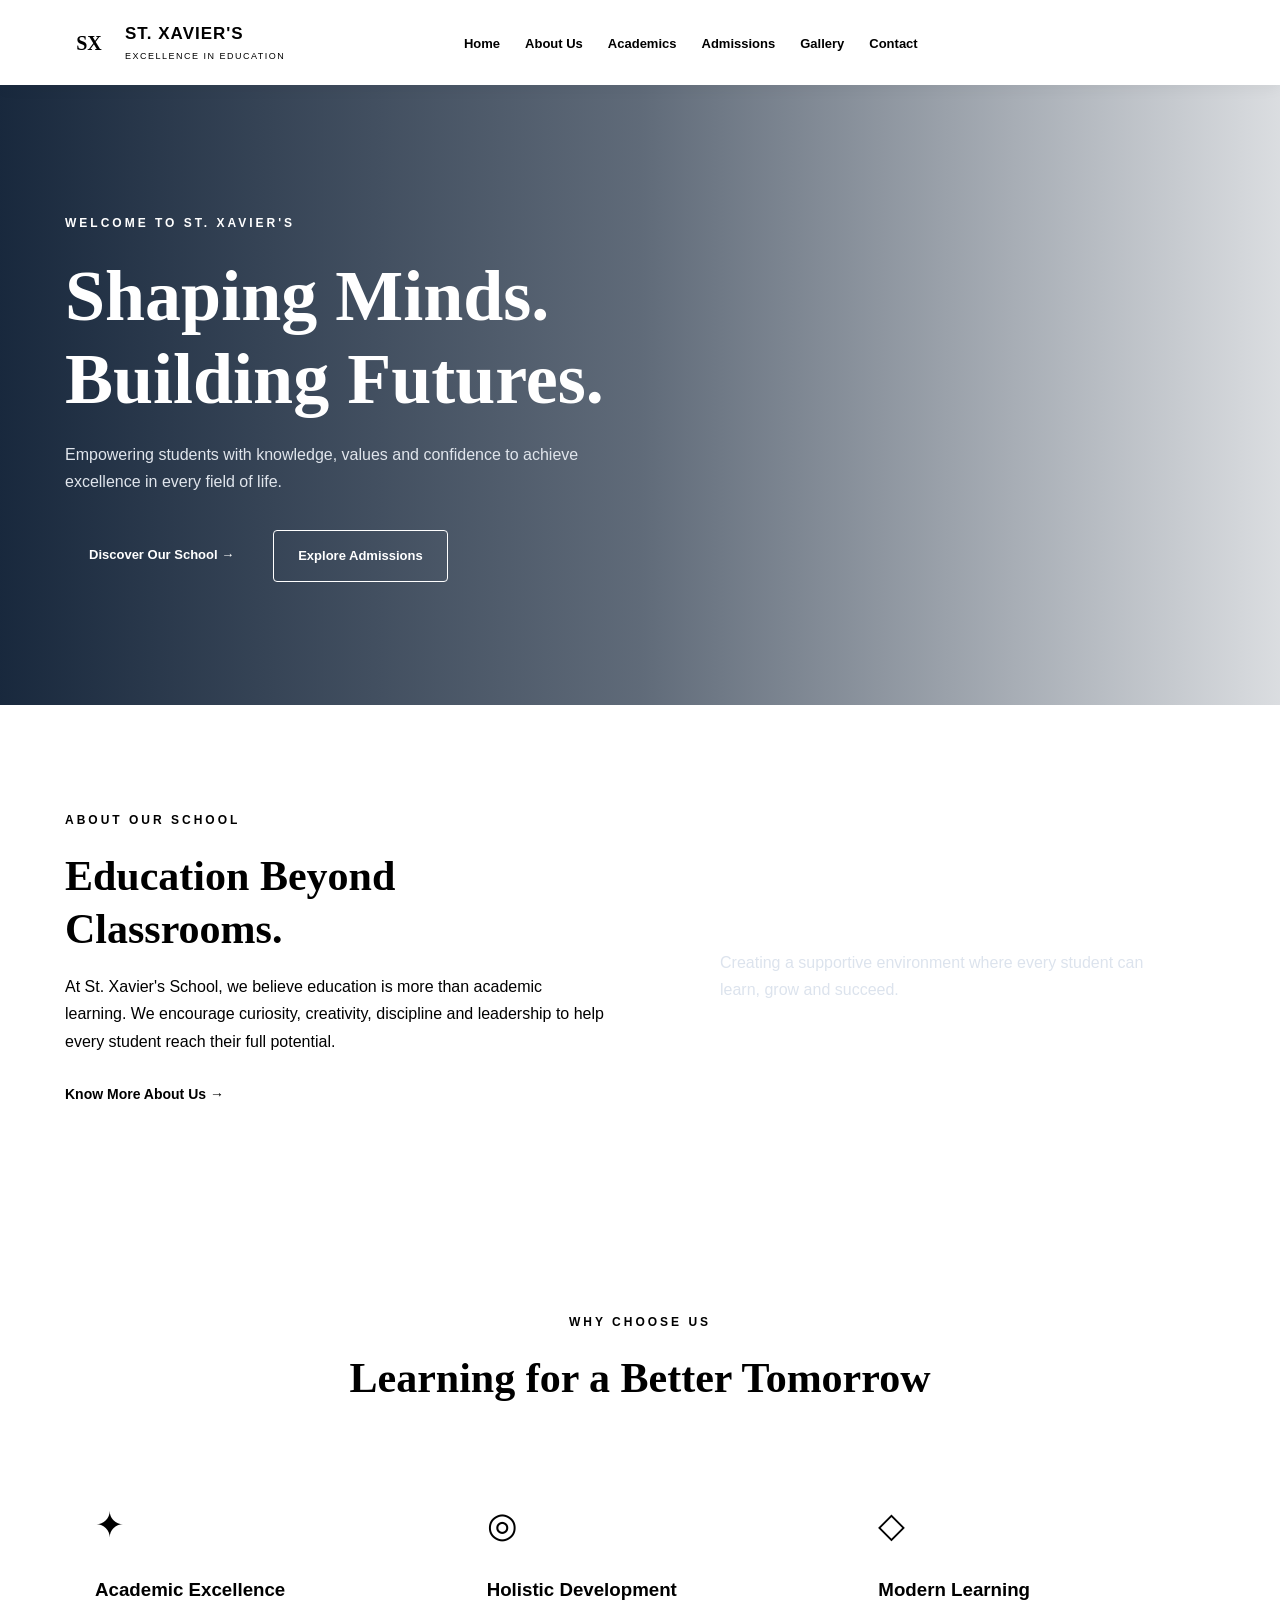
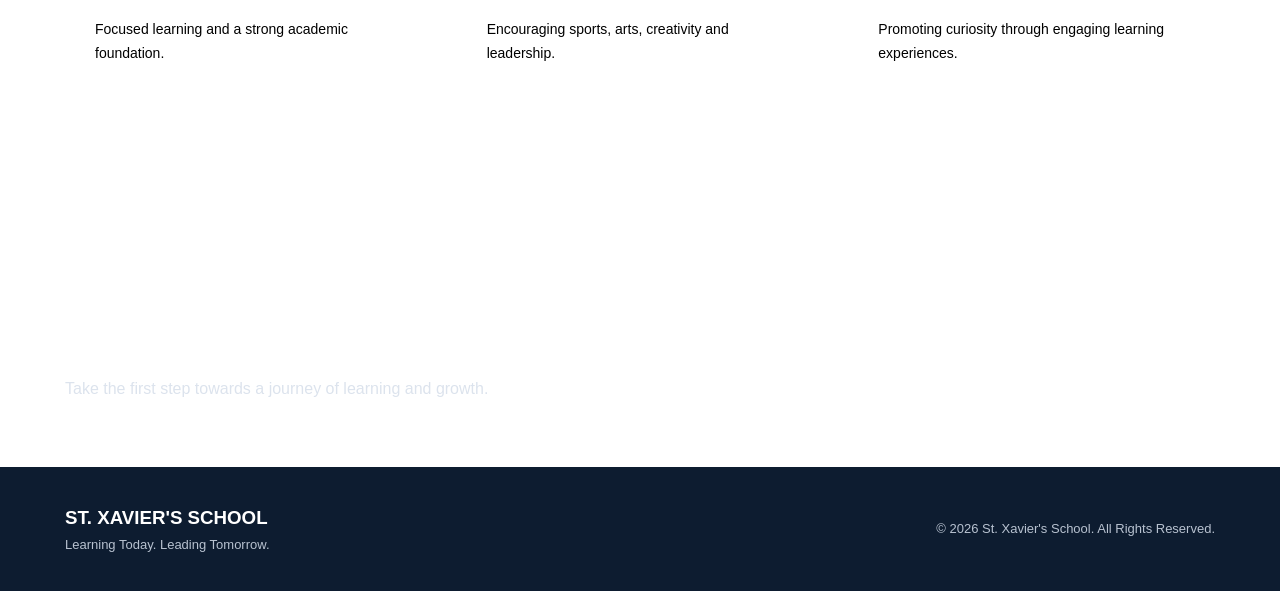
==== St. Xavier's International High School/index.html @ 202ef276 "Initial commit" ====
<!DOCTYPE html>
<html lang="en">
<head>
    <meta charset="UTF-8">
    <meta name="viewport" content="width=device-width, initial-scale=1.0">

    <title>St. Xavier's School | Excellence in Education</title>

    <meta name="description"
          content="Welcome to St. Xavier's School. Discover quality education, academic excellence and holistic development.">

    <link rel="stylesheet" href="css/style.css">
</head>

<body>

    <!-- Navigation -->
    <header class="header">
        <nav class="navbar container">

            <a href="index.html" class="logo">
                <span class="logo-icon">SX</span>
                <span>
                    <strong>ST. XAVIER'S</strong>
                    <small>EXCELLENCE IN EDUCATION</small>
                </span>
            </a>

            <button class="menu-toggle" id="menuToggle"
                    aria-label="Toggle navigation"
                    aria-expanded="false">
                ☰
            </button>

            <ul class="nav-links" id="navLinks">
                <li><a href="index.html">Home</a></li>
                <li><a href="about.html">About Us</a></li>
                <li><a href="academics.html">Academics</a></li>
                <li><a href="admissions.html">Admissions</a></li>
                <li><a href="gallery.html">Gallery</a></li>
                <li><a href="contact.html">Contact</a></li>
            </ul>

            <a href="admissions.html" class="nav-btn">
                Apply Now →
            </a>

        </nav>
    </header>

    <!-- Hero Section -->
    <main>

        <section class="hero">
            <div class="hero-overlay"></div>

            <div class="hero-content container">

                <span class="hero-tag">
                    WELCOME TO ST. XAVIER'S
                </span>

                <h1>
                    Shaping Minds.<br>
                    Building <span>Futures.</span>
                </h1>

                <p>
                    Empowering students with knowledge,
                    values and confidence to achieve
                    excellence in every field of life.
                </p>

                <div class="hero-buttons">
                    <a href="about.html" class="btn btn-gold">
                        Discover Our School →
                    </a>

                    <a href="admissions.html" class="btn btn-outline">
                        Explore Admissions
                    </a>
                </div>

            </div>

        </section>

        <!-- Introduction -->
        <section class="intro section-padding">
            <div class="container intro-grid">

                <div>
                    <span class="section-label">ABOUT OUR SCHOOL</span>

                    <h2>
                        Education Beyond<br>
                        <span>Classrooms.</span>
                    </h2>

                    <p>
                        At St. Xavier's School, we believe
                        education is more than academic
                        learning. We encourage curiosity,
                        creativity, discipline and leadership
                        to help every student reach their
                        full potential.
                    </p>

                    <a href="about.html" class="text-link">
                        Know More About Us →
                    </a>
                </div>

                <div class="intro-card">
                    <h3>Our Commitment</h3>
                    <p>
                        Creating a supportive environment
                        where every student can learn,
                        grow and succeed.
                    </p>
                </div>

            </div>
        </section>

        <!-- Highlights -->
        <section class="highlights section-padding">
            <div class="container">

                <div class="section-heading">
                    <span class="section-label">WHY CHOOSE US</span>
                    <h2>Learning for a <span>Better Tomorrow</span></h2>
                </div>

                <div class="feature-grid">

                    <article class="feature-card">
                        <div class="feature-icon">✦</div>
                        <h3>Academic Excellence</h3>
                        <p>
                            Focused learning and a strong
                            academic foundation.
                        </p>
                    </article>

                    <article class="feature-card">
                        <div class="feature-icon">◎</div>
                        <h3>Holistic Development</h3>
                        <p>
                            Encouraging sports, arts,
                            creativity and leadership.
                        </p>
                    </article>

                    <article class="feature-card">
                        <div class="feature-icon">◇</div>
                        <h3>Modern Learning</h3>
                        <p>
                            Promoting curiosity through
                            engaging learning experiences.
                        </p>
                    </article>

                </div>
            </div>
        </section>

        <!-- Admission Call to Action -->
        <section class="admission-cta">
            <div class="container cta-content">
                <div>
                    <span class="section-label">ADMISSIONS OPEN</span>
                    <h2>Give Your Child a Brighter Future.</h2>
                    <p>Take the first step towards a journey of learning and growth.</p>
                </div>

                <a href="admissions.html" class="btn btn-gold">
                    Enquire Now →
                </a>
            </div>
        </section>

    </main>

    <!-- Footer -->
    <footer class="footer">
        <div class="container footer-content">

            <div>
                <h3>ST. XAVIER'S SCHOOL</h3>
                <p>Learning Today. Leading Tomorrow.</p>
            </div>

            <p>© 2026 St. Xavier's School. All Rights Reserved.</p>

        </div>
    </footer>

    <script src="js/script.js"></script>

</body>
</html>
---- St. Xavier's International High School/css/style.css ----
<!--index-->

@import url('https://fonts.googleapis.com/css2?family=DM+Sans:wght@400;500;600;700&family=Playfair+Display:wght@500;600;700&display=swap');

:root {
    --primary: #142B49;
    --secondary: #C6A45B;
    --white: #FFFFFF;
    --light: #F5F6F8;
    --dark: #202938;
    --text: #626B78;
}

* {
    margin: 0;
    padding: 0;
    box-sizing: border-box;
}

html {
    scroll-behavior: smooth;
}

body {
    font-family: 'DM Sans', sans-serif;
    color: var(--dark);
    line-height: 1.7;
}

a {
    text-decoration: none;
    color: inherit;
}

.container {
    width: min(1150px, 90%);
    margin: auto;
}

.section-padding {
    padding: 100px 0;
}

/* =========================
   NAVIGATION BAR
========================= */

.header {
    background: var(--white);
    position: sticky;
    top: 0;
    z-index: 1000;
    box-shadow: 0 2px 15px rgba(0,0,0,0.06);
}

.navbar {
    min-height: 85px;
    display: flex;
    align-items: center;
    justify-content: space-between;
    gap: 25px;
}

.logo {
    display: flex;
    align-items: center;
    gap: 12px;
    color: var(--primary);
}

.logo-icon {
    background: var(--primary);
    color: var(--secondary);
    width: 48px;
    height: 48px;
    display: grid;
    place-items: center;
    border-radius: 50%;
    font-family: 'Playfair Display', serif;
    font-size: 20px;
    font-weight: bold;
}

.logo strong,
.logo small {
    display: block;
}

.logo strong {
    font-size: 17px;
    letter-spacing: 1px;
}

.logo small {
    font-size: 9px;
    letter-spacing: 1.5px;
    color: var(--text);
}

.nav-links {
    display: flex;
    align-items: center;
    gap: 25px;
    list-style: none;
}

.nav-links a {
    font-size: 13px;
    font-weight: 600;
    transition: 0.3s;
}

.nav-links a:hover {
    color: var(--secondary);
}

.nav-btn {
    background: var(--primary);
    color: white;
    padding: 12px 20px;
    font-size: 13px;
    border-radius: 4px;
    transition: 0.3s;
}

.nav-btn:hover {
    background: var(--secondary);
}

.menu-toggle {
    display: none;
    border: 0;
    background: none;
    font-size: 26px;
    cursor: pointer;
    color: var(--primary);
}

/* =========================
   HERO SECTION
========================= */

.hero {
    min-height: 620px;
    position: relative;
    display: flex;
    align-items: center;
    background:
        url('https://images.unsplash.com/photo-1562774053-701939374585?w=1800')
        center/cover no-repeat;
}

.hero-overlay {
    position: absolute;
    inset: 0;
    background: linear-gradient(
        90deg,
        rgba(10,27,49,0.94),
        rgba(10,27,49,0.65),
        rgba(10,27,49,0.15)
    );
}

.hero-content {
    position: relative;
    z-index: 1;
    color: white;
    padding-top: 90px;
    padding-bottom: 90px;
}

.hero-tag,
.section-label {
    color: var(--secondary);
    font-size: 12px;
    font-weight: 700;
    letter-spacing: 3px;
}

.hero h1 {
    font-family: 'Playfair Display', serif;
    font-size: clamp(42px, 6vw, 72px);
    line-height: 1.15;
    margin: 20px 0;
}

.hero h1 span,
.intro h2 span,
.section-heading h2 span {
    color: var(--secondary);
}

.hero p {
    max-width: 520px;
    color: #E0E5EC;
    font-size: 16px;
}

.hero-buttons {
    display: flex;
    gap: 15px;
    flex-wrap: wrap;
    margin-top: 35px;
}

.btn {
    display: inline-block;
    padding: 14px 24px;
    font-size: 13px;
    font-weight: 700;
    border-radius: 4px;
    transition: 0.3s;
}

.btn-gold {
    background: var(--secondary);
    color: var(--primary);
}

.btn-gold:hover {
    background: white;
    transform: translateY(-3px);
}

.btn-outline {
    border: 1px solid white;
    color: white;
}

.btn-outline:hover {
    background: white;
    color: var(--primary);
}

/* =========================
   INTRODUCTION
========================= */

.intro-grid {
    display: grid;
    grid-template-columns: 1fr 1fr;
    align-items: center;
    gap: 70px;
}

.intro h2,
.section-heading h2 {
    font-family: 'Playfair Display', serif;
    font-size: 42px;
    line-height: 1.25;
    margin: 18px 0;
}

.intro p {
    color: var(--text);
    margin-bottom: 25px;
}

.text-link {
    color: var(--primary);
    font-weight: 700;
    font-size: 14px;
}

.intro-card {
    background: var(--primary);
    color: white;
    padding: 65px 45px;
    border-bottom: 5px solid var(--secondary);
    min-height: 250px;
    display: flex;
    flex-direction: column;
    justify-content: center;
}

.intro-card h3 {
    font-family: 'Playfair Display', serif;
    font-size: 30px;
    margin-bottom: 15px;
}

.intro-card p {
    color: #DCE3ED;
}

/* =========================
   FEATURES
========================= */

.highlights {
    background: var(--light);
}

.section-heading {
    text-align: center;
    margin-bottom: 50px;
}

.feature-grid {
    display: grid;
    grid-template-columns: repeat(3, 1fr);
    gap: 25px;
}

.feature-card {
    background: white;
    padding: 40px 30px;
    border-radius: 6px;
    transition: 0.3s;
    border-bottom: 3px solid transparent;
}

.feature-card:hover {
    transform: translateY(-8px);
    border-color: var(--secondary);
    box-shadow: 0 15px 35px rgba(0,0,0,0.08);
}

.feature-icon {
    font-size: 35px;
    color: var(--secondary);
    margin-bottom: 20px;
}

.feature-card h3 {
    color: var(--primary);
    margin-bottom: 12px;
}

.feature-card p {
    color: var(--text);
    font-size: 14px;
}

/* =========================
   ADMISSION CTA
========================= */

.admission-cta {
    background: var(--primary);
    padding: 65px 0;
    color: white;
}

.cta-content {
    display: flex;
    align-items: center;
    justify-content: space-between;
    gap: 30px;
}

.cta-content h2 {
    font-family: 'Playfair Display', serif;
    font-size: 32px;
    margin: 10px 0;
}

.cta-content p {
    color: #DCE3ED;
}

/* =========================
   FOOTER
========================= */

.footer {
    background: #0D1C30;
    color: white;
    padding: 35px 0;
}

.footer-content {
    display: flex;
    justify-content: space-between;
    align-items: center;
    gap: 20px;
}

.footer p {
    color: #B8C2D0;
    font-size: 13px;
}

/* =========================
   RESPONSIVE DESIGN
========================= */

@media (max-width: 900px) {

    .nav-links {
        gap: 12px;
    }

    .nav-links a {
        font-size: 12px;
    }

    .nav-btn {
        display: none;
    }
}

@media (max-width: 768px) {

    .navbar {
        flex-wrap: wrap;
    }

    .menu-toggle {
        display: block;
    }

    .nav-links {
        display: none;
        flex-direction: column;
        align-items: flex-start;
        width: 100%;
        padding: 15px 0 25px;
    }

    .nav-links.active {
        display: flex;
    }

    .intro-grid {
        grid-template-columns: 1fr;
        gap: 35px;
    }

    .feature-grid {
        grid-template-columns: 1fr;
    }

    .cta-content {
        flex-direction: column;
        align-items: flex-start;
    }

    .hero {
        min-height: 560px;
    }

    .footer-content {
        flex-direction: column;
        align-items: flex-start;
    }

    .section-padding {
        padding: 70px 0;
    }

    .intro h2,
    .section-heading h2 {
        font-size: 34px;
    }
}

@media (max-width: 480px) {

    .hero h1 {
        font-size: 43px;
    }

    .hero-buttons {
        flex-direction: column;
        align-items: flex-start;
    }

    .intro-card {
        padding: 40px 25px;
    }
}

<!--about>

/* ==================================
   ABOUT PAGE - INNER HERO
================================== */

.inner-hero {
    min-height: 360px;
    display: flex;
    align-items: center;
    position: relative;
    background:
      linear-gradient(rgba(12, 31, 54, 0.88),
                      rgba(12, 31, 54, 0.80)),
      url('https://images.unsplash.com/photo-1562774053-701939374585?w=1800')
      center/cover no-repeat;
}

.inner-hero-content {
    position: relative;
    color: white;
    padding-top: 70px;
    padding-bottom: 70px;
}

.inner-hero h1 {
    font-family: 'Playfair Display', serif;
    font-size: clamp(42px, 6vw, 60px);
    margin: 15px 0;
}

.inner-hero h1 span {
    color: var(--secondary);
}

.inner-hero p {
    color: #E0E5EC;
    max-width: 570px;
}

.breadcrumb {
    display: flex;
    gap: 12px;
    margin-top: 25px;
    font-size: 13px;
    color: #E0E5EC;
}

.breadcrumb a {
    color: var(--secondary);
}

/* ACTIVE NAVIGATION */

.nav-links .current-page {
    color: var(--secondary);
}

/* ==================================
   ABOUT STORY
================================== */

.about-story {
    display: grid;
    grid-template-columns: 1fr 1fr;
    gap: 65px;
    align-items: center;
}

.about-image {
    position: relative;
}

.about-image img {
    width: 100%;
    height: 460px;
    object-fit: cover;
    border-radius: 5px;
}

.image-caption {
    position: absolute;
    bottom: 20px;
    left: 20px;
    right: 20px;
    background: white;
    padding: 18px 22px;
    display: flex;
    flex-direction: column;
}

.image-caption strong {
    color: var(--primary);
}

.image-caption span {
    font-size: 12px;
    color: var(--text);
}

.about-text h2,
.principal-message h2 {
    font-family: 'Playfair Display', serif;
    font-size: 40px;
    line-height: 1.25;
    margin: 18px 0;
}

.about-text h2 span,
.principal-message h2 span {
    color: var(--secondary);
}

.about-text p,
.principal-message p {
    color: var(--text);
    margin-bottom: 17px;
    font-size: 14px;
}

/* ==================================
   VISION AND MISSION
================================== */

.vision-section {
    background: var(--light);
}

.section-heading > p {
    color: var(--text);
    font-size: 14px;
}

.vision-grid {
    display: grid;
    grid-template-columns: repeat(3, 1fr);
    gap: 25px;
}

.vision-card {
    background: white;
    padding: 40px 30px;
    border-radius: 5px;
    border-bottom: 3px solid var(--secondary);
    transition: 0.3s;
}

.vision-card:hover {
    transform: translateY(-7px);
    box-shadow: 0 15px 35px rgba(0,0,0,0.07);
}

.vision-icon {
    color: var(--secondary);
    font-size: 36px;
    margin-bottom: 15px;
}

.vision-card h3 {
    color: var(--primary);
    font-family: 'Playfair Display', serif;
    font-size: 23px;
    margin-bottom: 12px;
}

.vision-card p {
    color: var(--text);
    font-size: 14px;
}

/* ==================================
   PRINCIPAL MESSAGE
================================== */

.principal-grid {
    display: grid;
    grid-template-columns: 0.8fr 1.2fr;
    gap: 65px;
    align-items: center;
}

.principal-image img {
    width: 100%;
    height: 480px;
    object-fit: cover;
    border-radius: 5px;
}

.principal-signature {
    display: flex;
    flex-direction: column;
    border-left: 3px solid var(--secondary);
    padding-left: 15px;
    margin-top: 25px;
}

.principal-signature strong {
    color: var(--primary);
}

.principal-signature span {
    color: var(--text);
    font-size: 13px;
}

/* ==================================
   CORE VALUES
================================== */

.values-section {
    background: var(--light);
}

.values-grid {
    display: grid;
    grid-template-columns: repeat(4, 1fr);
    gap: 20px;
}

.value-item {
    background: white;
    padding: 30px 22px;
    border-radius: 5px;
}

.value-item > span {
    color: var(--secondary);
    font-family: 'Playfair Display', serif;
    font-size: 28px;
}

.value-item h3 {
    color: var(--primary);
    margin: 12px 0;
}

.value-item p {
    color: var(--text);
    font-size: 13px;
}

/* ==================================
   ABOUT PAGE RESPONSIVENESS
================================== */

@media (max-width: 768px) {

    .about-story,
    .principal-grid {
        grid-template-columns: 1fr;
        gap: 35px;
    }

    .vision-grid {
        grid-template-columns: 1fr;
    }

    .values-grid {
        grid-template-columns: repeat(2, 1fr);
    }

    .about-image img {
        height: 340px;
    }

    .principal-image img {
        height: 380px;
    }

    .about-text h2,
    .principal-message h2 {
        font-size: 33px;
    }
}

@media (max-width: 480px) {

    .values-grid {
        grid-template-columns: 1fr;
    }

    .inner-hero {
        min-height: 310px;
    }
}

/* =========================================
   COMMON INNER PAGE HERO
========================================= */

.inner-hero {
    min-height: 360px;
    background-size: cover;
    background-position: center;
    display: flex;
    align-items: center;
    justify-content: center;
    text-align: center;
    position: relative;
    padding: 70px 20px;
}

.inner-hero::before {
    content: "";
    position: absolute;
    inset: 0;
    background: rgba(12, 30, 53, 0.72);
}

.inner-hero-content {
    position: relative;
    z-index: 1;
    color: white;
    max-width: 750px;
}

.inner-hero h1 {
    font-family: "Playfair Display", serif;
    font-size: clamp(38px, 6vw, 60px);
    margin: 15px 0;
}

.inner-hero p {
    font-size: 17px;
    line-height: 1.7;
}

.academics-hero {
    background-image: url("https://images.unsplash.com/photo-1509062522246-3755977927d7?w=1600");
}

.admissions-hero {
    background-image: url("https://images.unsplash.com/photo-1503676260728-1c00da094a0b?w=1600");
}

.contact-hero {
    background-image: url("https://images.unsplash.com/photo-1562774053-701939374585?w=1600");
}

.facilities-hero {
    background-image: url("https://images.unsplash.com/photo-1580582932707-520aed937b7b?w=1600");
}

.gallery-hero {
    background-image: url("https://images.unsplash.com/photo-1523050854058-8df90110c9f1?w=1600");
}

.nav-links a.active {
    color: var(--secondary);
}

/* =========================================
   ACADEMICS PAGE
========================================= */

.academic-grid {
    display: grid;
    grid-template-columns: repeat(3, 1fr);
    gap: 28px;
    margin-top: 45px;
}

.academic-card {
    background: white;
    border-radius: 10px;
    overflow: hidden;
    box-shadow: 0 8px 28px rgba(0, 0, 0, 0.07);
    transition: transform 0.3s ease;
}

.academic-card:hover {
    transform: translateY(-8px);
}

.academic-card img {
    width: 100%;
    height: 220px;
    object-fit: cover;
}

.academic-card-content {
    padding: 25px;
}

.academic-number {
    color: var(--secondary);
    font-size: 14px;
    font-weight: 700;
}

.academic-card h3 {
    color: var(--primary);
    margin: 12px 0;
    font-family: "Playfair Display", serif;
    font-size: 23px;
}

.academic-card p {
    color: var(--text);
    line-height: 1.7;
}

.academic-classes {
    display: inline-block;
    margin-top: 18px;
    color: var(--primary);
    font-weight: 700;
    font-size: 13px;
}

.academic-approach {
    background: var(--light);
    display: grid;
    grid-template-columns: 1fr 1fr;
    align-items: center;
    gap: 55px;
}

.academic-approach-image img {
    width: 100%;
    height: 420px;
    object-fit: cover;
    border-radius: 10px;
}

.academic-approach-content h2,
.documents-content h2,
.facility-highlight h2 {
    font-family: "Playfair Display", serif;
    color: var(--primary);
    font-size: 36px;
    margin: 15px 0;
}

.academic-approach-content p,
.documents-content p,
.facility-highlight p {
    color: var(--text);
    line-height: 1.8;
}

.check-list {
    list-style: none;
    padding: 0;
    margin-top: 25px;
}

.check-list li {
    margin: 15px 0;
    color: var(--dark);
}

.check-list li::before {
    content: "✓";
    color: var(--secondary);
    font-weight: bold;
    margin-right: 12px;
}

/* =========================================
   ADMISSIONS PAGE
========================================= */

.admission-steps {
    display: grid;
    grid-template-columns: repeat(4, 1fr);
    gap: 22px;
    margin-top: 45px;
}

.step-card {
    padding: 30px 24px;
    background: white;
    border: 1px solid #e8e8e8;
    border-radius: 10px;
    transition: 0.3s;
}

.step-card:hover {
    border-color: var(--secondary);
    box-shadow: 0 10px 25px rgba(0, 0, 0, 0.06);
}

.step-number {
    color: var(--secondary);
    font-size: 30px;
    font-weight: 700;
}

.step-card h3,
.info-card h3 {
    color: var(--primary);
    margin: 18px 0 10px;
    font-family: "Playfair Display", serif;
}

.step-card p,
.info-card p {
    color: var(--text);
    line-height: 1.7;
}

.documents-section {
    background: var(--light);
    display: grid;
    grid-template-columns: 1fr 1fr;
    gap: 55px;
    align-items: center;
}

.documents-image img {
    width: 100%;
    height: 400px;
    object-fit: cover;
    border-radius: 10px;
}

.small-note {
    font-size: 13px;
    font-style: italic;
    margin-top: 15px;
}

.info-grid {
    display: grid;
    grid-template-columns: repeat(3, 1fr);
    gap: 25px;
    margin-top: 35px;
}

.info-card {
    background: white;
    padding: 28px;
    border-radius: 10px;
    border-bottom: 3px solid var(--secondary);
    box-shadow: 0 6px 20px rgba(0, 0, 0, 0.05);
}

/* =========================================
   CONTACT PAGE
========================================= */

.contact-layout {
    display: grid;
    grid-template-columns: 0.85fr 1.4fr;
    gap: 45px;
    align-items: start;
    margin-top: 40px;
}

.contact-details {
    display: grid;
    gap: 20px;
}

.contact-detail-card {
    display: flex;
    gap: 18px;
    align-items: center;
    padding: 23px;
    background: var(--light);
    border-radius: 9px;
}

.contact-icon {
    min-width: 48px;
    height: 48px;
    display: flex;
    align-items: center;
    justify-content: center;
    background: var(--primary);
    color: white;
    border-radius: 50%;
    font-size: 23px;
}

.contact-detail-card h3 {
    color: var(--primary);
    margin-bottom: 7px;
}

.contact-detail-card p {
    color: var(--text);
    line-height: 1.6;
    font-size: 14px;
}

.contact-form-box {
    padding: 35px;
    background: white;
    border-radius: 10px;
    box-shadow: 0 8px 30px rgba(0, 0, 0, 0.07);
}

.contact-form-box h2 {
    font-family: "Playfair Display", serif;
    color: var(--primary);
    font-size: 29px;
}

.contact-form-box > p {
    color: var(--text);
    margin: 12px 0 25px;
}

.form-row {
    display: grid;
    grid-template-columns: 1fr 1fr;
    gap: 18px;
}

.form-group {
    margin-bottom: 20px;
}

.form-group label {
    display: block;
    color: var(--dark);
    font-weight: 600;
    font-size: 14px;
    margin-bottom: 9px;
}

.form-group input,
.form-group select,
.form-group textarea {
    width: 100%;
    padding: 13px;
    border: 1px solid #dfe2e7;
    border-radius: 5px;
    font-family: inherit;
    font-size: 14px;
    outline: none;
    background: white;
}

.form-group input:focus,
.form-group select:focus,
.form-group textarea:focus {
    border-color: var(--secondary);
}

.form-group textarea {
    resize: vertical;
}

.form-submit {
    border: none;
    cursor: pointer;
}

.form-message {
    margin-top: 15px;
    font-size: 14px;
    color: var(--primary);
}

/* =========================================
   FACILITIES PAGE
========================================= */

.facility-grid {
    display: grid;
    grid-template-columns: repeat(3, 1fr);
    gap: 28px;
    margin-top: 45px;
}

.facility-card {
    background: white;
    overflow: hidden;
    border-radius: 10px;
    box-shadow: 0 8px 25px rgba(0, 0, 0, 0.07);
    transition: 0.3s;
}

.facility-card:hover {
    transform: translateY(-7px);
}

.facility-card img {
    width: 100%;
    height: 225px;
    object-fit: cover;
}

.facility-content {
    padding: 25px;
}

.facility-content span {
    color: var(--secondary);
    font-weight: 700;
}

.facility-content h3 {
    color: var(--primary);
    font-family: "Playfair Display", serif;
    font-size: 22px;
    margin: 12px 0;
}

.facility-content p {
    color: var(--text);
    line-height: 1.7;
}

.facility-highlight {
    background: var(--light);
    display: grid;
    grid-template-columns: 1fr 1fr;
    gap: 50px;
    align-items: center;
}

.facility-highlight img {
    width: 100%;
    height: 380px;
    object-fit: cover;
    border-radius: 10px;
}

.facility-highlight .btn {
    display: inline-block;
    margin-top: 20px;
}

/* =========================================
   GALLERY PAGE
========================================= */

.gallery-grid {
    display: grid;
    grid-template-columns: repeat(3, 1fr);
    gap: 25px;
    margin-top: 45px;
}

.gallery-item {
    position: relative;
    overflow: hidden;
    border-radius: 9px;
    background: var(--primary);
}

.gallery-item img {
    width: 100%;
    height: 270px;
    object-fit: cover;
    display: block;
    transition: transform 0.5s ease;
}

.gallery-item:hover img {
    transform: scale(1.08);
}

.gallery-item figcaption {
    padding: 15px;
    color: white;
    font-weight: 600;
    background: var(--primary);
}

/* =========================================
   RESPONSIVE DESIGN
========================================= */

@media (max-width: 900px) {
    .academic-grid,
    .facility-grid,
    .gallery-grid {
        grid-template-columns: repeat(2, 1fr);
    }

    .admission-steps {
        grid-template-columns: repeat(2, 1fr);
    }

    .info-grid {
        grid-template-columns: 1fr 1fr;
    }

    .contact-layout {
        grid-template-columns: 1fr;
    }

    .academic-approach,
    .documents-section,
    .facility-highlight {
        grid-template-columns: 1fr;
    }
}

@media (max-width: 600px) {
    .inner-hero {
        min-height: 280px;
    }

    .academic-grid,
    .facility-grid,
    .gallery-grid,
    .admission-steps,
    .info-grid {
        grid-template-columns: 1fr;
    }

    .form-row {
        grid-template-columns: 1fr;
        gap: 0;
    }

    .contact-form-box {
        padding: 22px;
    }

    .academic-approach-image img,
    .documents-image img,
    .facility-highlight img {
        height: 280px;
    }
}
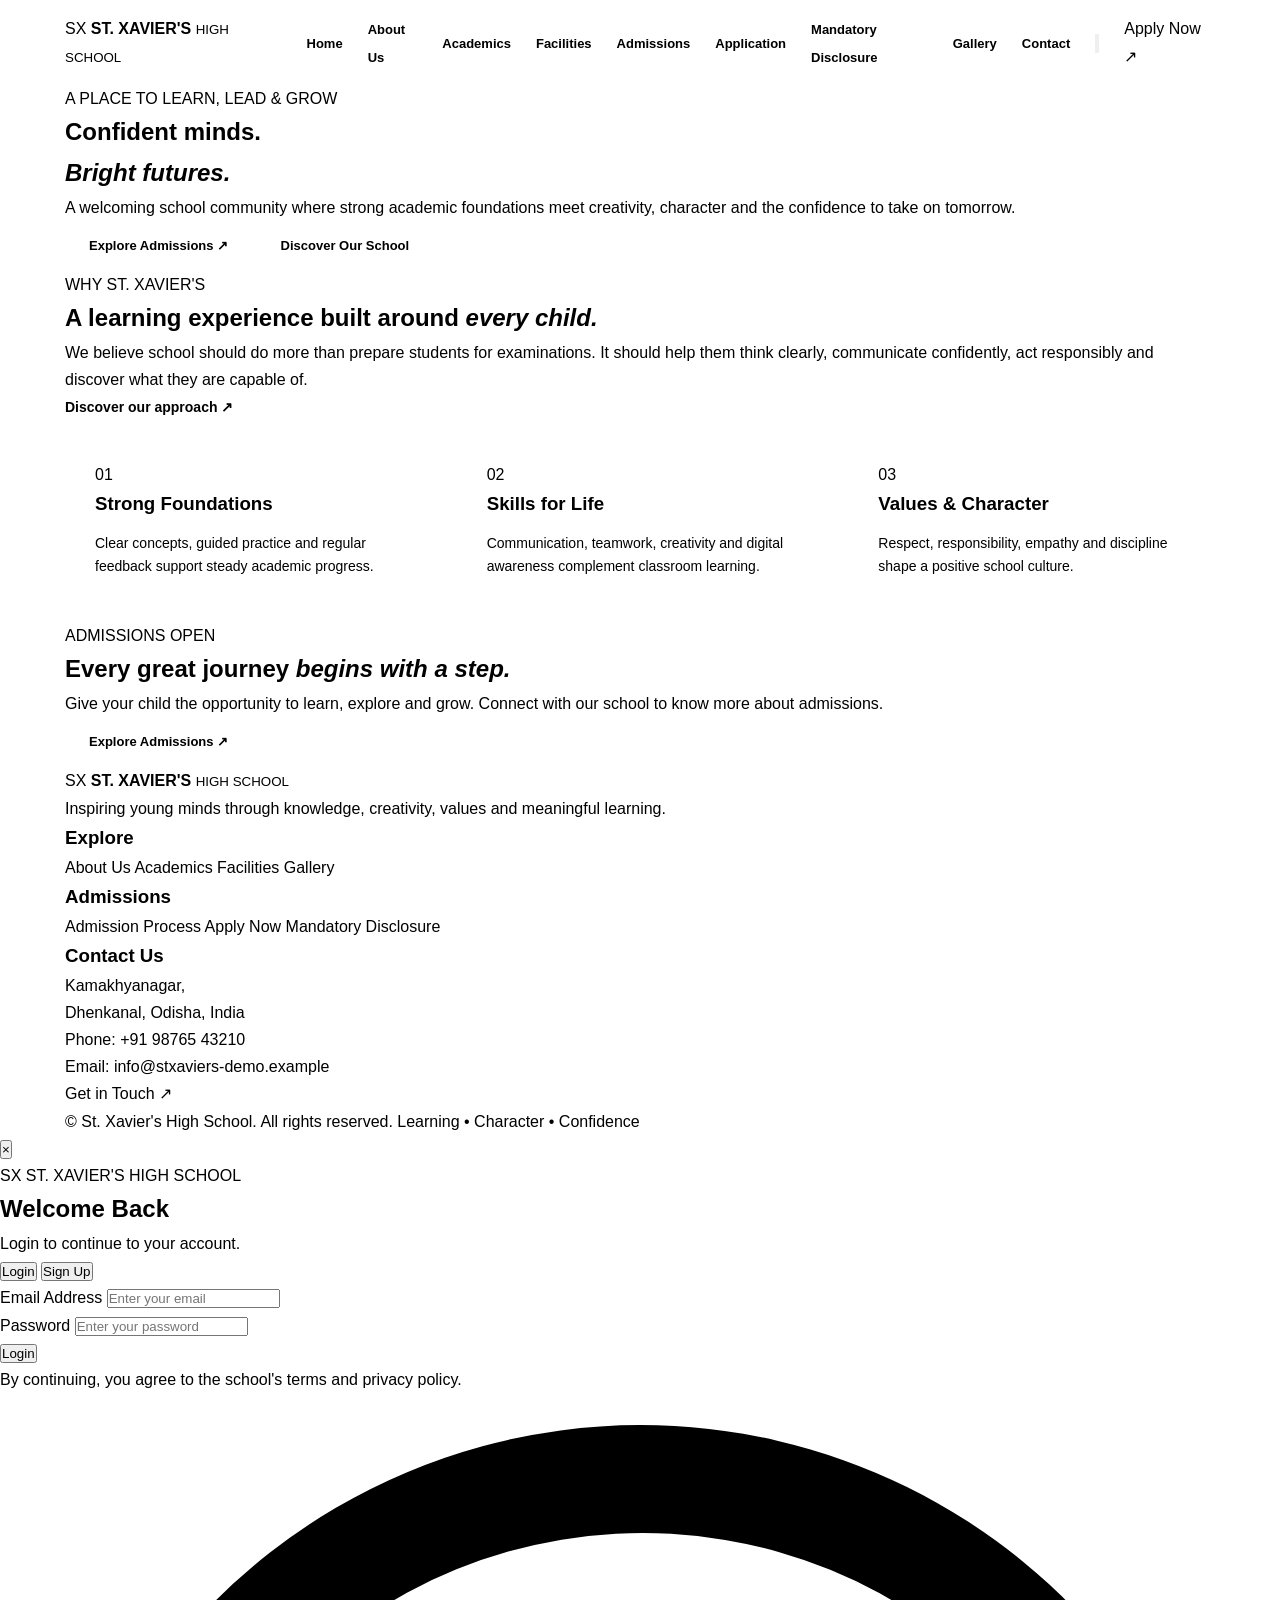
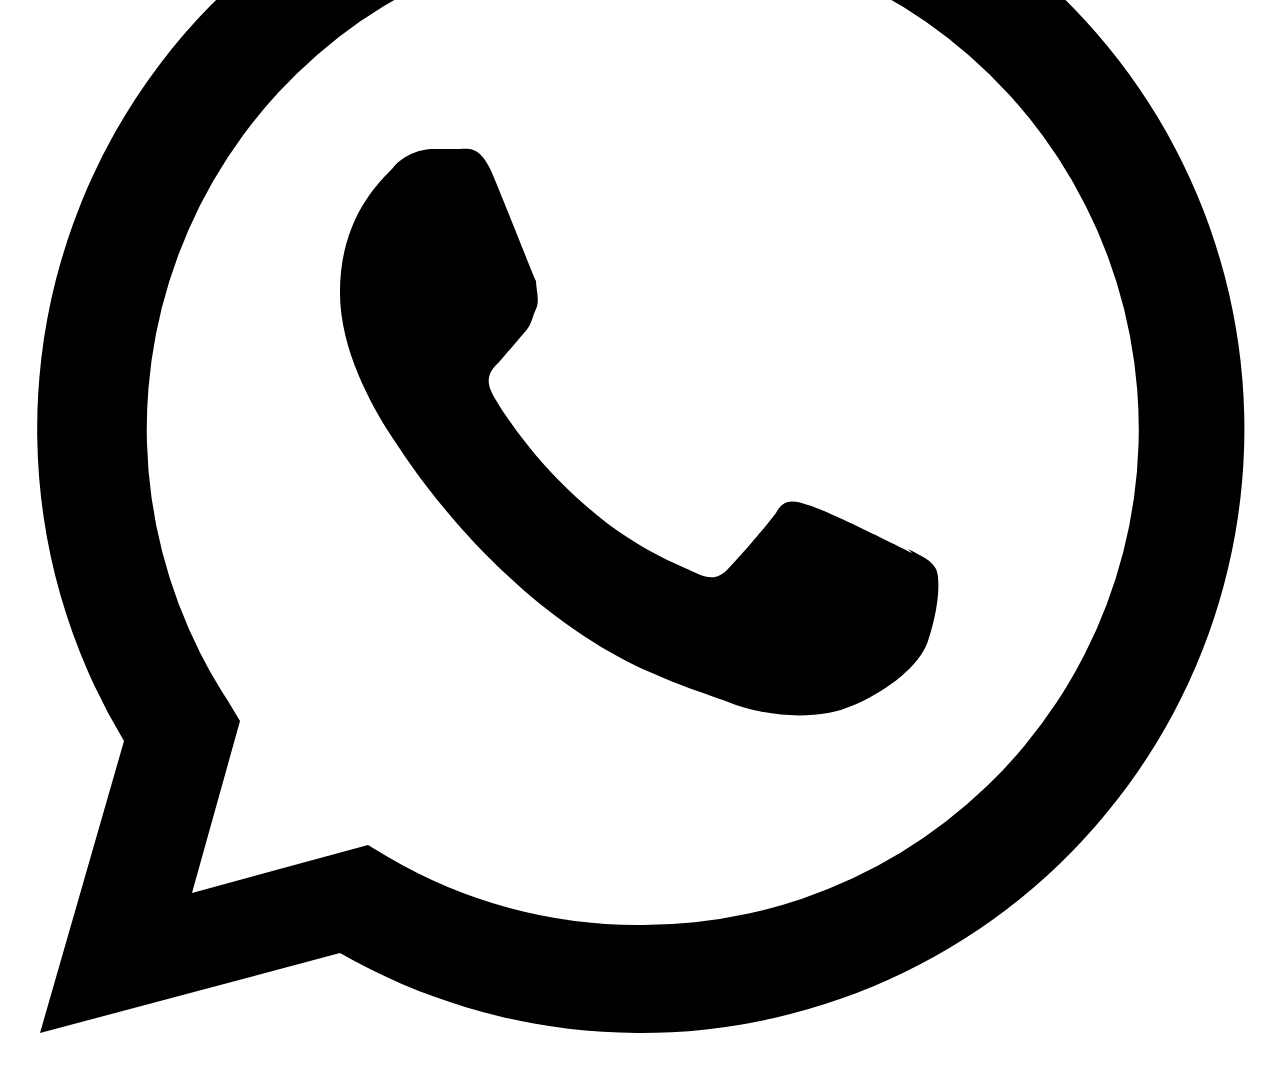
==== commit f383c77c: "Fixed website code" ====
--- a/St. Xavier's International High School/index.html
+++ b/St. Xavier's International High School/index.html
@@ -5,199 +5,449 @@
     <meta charset="UTF-8">
     <meta name="viewport" content="width=device-width, initial-scale=1.0">
 
-    <title>St. Xavier's School | Excellence in Education</title>
-
-    <meta name="description"
-          content="Welcome to St. Xavier's School. Discover quality education, academic excellence and holistic development.">
+    <title>St. Xavier's High School | Home</title>
 
     <link rel="stylesheet" href="css/style.css">
+    <script src="js/script.js" defer></script>
 </head>
 
 <body>
 
-    <!-- Navigation -->
-    <header class="header">
-        <nav class="navbar container">
-
-            <a href="index.html" class="logo">
-                <span class="logo-icon">SX</span>
-                <span>
+<!-- ================= HEADER ================= -->
+
+<header class="site-header">
+
+    <nav class="navbar container">
+
+        <a class="brand" href="index.html">
+            <span class="brand-emblem">SX</span>
+
+            <span class="brand-text">
+                <strong>ST. XAVIER'S</strong>
+                <small>HIGH SCHOOL</small>
+            </span>
+        </a>
+
+        <button
+            class="menu-toggle"
+            id="menuToggle"
+            aria-label="Open navigation"
+            aria-expanded="false"
+            aria-controls="navLinks">
+            ☰
+        </button>
+
+        <ul class="nav-links" id="navLinks">
+
+            <li>
+                <a href="index.html"
+                   class="current-page"
+                   aria-current="page">Home</a>
+            </li>
+
+            <li><a href="about.html">About Us</a></li>
+
+            <li><a href="academics.html">Academics</a></li>
+
+            <li><a href="facilities.html">Facilities</a></li>
+
+            <li><a href="admissions.html">Admissions</a></li>
+
+            <li><a href="application.html">Application</a></li>
+
+            <li><a href="mandatory-disclosure.html">Mandatory Disclosure</a></li>
+
+            <li><a href="gallery.html">Gallery</a></li>
+
+            <li><a href="contact.html">Contact</a></li>
+            <li class="login-icon-item">
+                <button type="button"
+                        class="login-icon-btn"
+                        id="openAuth"
+                        aria-label="Login or Sign Up"
+                        title="Login / Sign Up">
+                    <svg viewBox="0 0 24 24" aria-hidden="true">
+                        <path d="M20 21a8 8 0 0 0-16 0"></path>
+                        <circle cx="12" cy="8" r="4"></circle>
+                    </svg>
+                </button>
+            </li>
+
+        </ul>
+
+        <a class="nav-apply" href="application.html">
+            Apply Now ↗
+        </a>
+
+    </nav>
+
+</header>
+
+
+<!-- ================= MAIN CONTENT ================= -->
+
+<main>
+
+    <!-- HERO SECTION -->
+
+    <section class="home-hero">
+
+        <div class="container home-hero-content">
+
+            <span class="eyebrow">
+                A PLACE TO LEARN, LEAD & GROW
+            </span>
+
+            <h1>
+                Confident minds.<br>
+                <em>Bright futures.</em>
+            </h1>
+
+            <p>
+                A welcoming school community where strong academic
+                foundations meet creativity, character and the
+                confidence to take on tomorrow.
+            </p>
+
+            <div class="hero-actions">
+
+                <a href="admissions.html" class="btn btn-gold">
+                    Explore Admissions ↗
+                </a>
+
+                <a href="about.html" class="btn btn-outline-light">
+                    Discover Our School
+                </a>
+
+            </div>
+
+        </div>
+
+    </section>
+
+
+    <!-- WHY ST. XAVIER'S SECTION -->
+
+    <section class="section section-ivory">
+
+        <div class="container split-intro">
+
+            <div>
+
+                <span class="eyebrow">
+                    WHY ST. XAVIER'S
+                </span>
+
+                <h2>
+                    A learning experience built around
+                    <em>every child.</em>
+                </h2>
+
+            </div>
+
+            <div>
+
+                <p class="lead">
+                    We believe school should do more than prepare
+                    students for examinations. It should help them
+                    think clearly, communicate confidently, act
+                    responsibly and discover what they are capable of.
+                </p>
+
+                <a href="about.html" class="text-link">
+                    Discover our approach ↗
+                </a>
+
+            </div>
+
+        </div>
+
+
+        <!-- THREE FEATURE CARDS -->
+
+        <div class="container feature-grid">
+
+            <article class="feature-card">
+
+                <span>01</span>
+
+                <h3>Strong Foundations</h3>
+
+                <p>
+                    Clear concepts, guided practice and regular
+                    feedback support steady academic progress.
+                </p>
+
+            </article>
+
+
+            <article class="feature-card">
+
+                <span>02</span>
+
+                <h3>Skills for Life</h3>
+
+                <p>
+                    Communication, teamwork, creativity and
+                    digital awareness complement classroom learning.
+                </p>
+
+            </article>
+
+
+            <article class="feature-card">
+
+                <span>03</span>
+
+                <h3>Values & Character</h3>
+
+                <p>
+                    Respect, responsibility, empathy and discipline
+                    shape a positive school culture.
+                </p>
+
+            </article>
+
+        </div>
+
+    </section>
+
+
+    <!-- SHORT ADMISSIONS SECTION -->
+
+    <section class="section section-dark">
+
+        <div class="container final-cta">
+
+            <div>
+
+                <span class="eyebrow">
+                    ADMISSIONS OPEN
+                </span>
+
+                <h2>
+                    Every great journey
+                    <em>begins with a step.</em>
+                </h2>
+
+                <p>
+                    Give your child the opportunity to learn,
+                    explore and grow. Connect with our school
+                    to know more about admissions.
+                </p>
+
+            </div>
+
+            <a href="admissions.html" class="btn btn-gold">
+                Explore Admissions ↗
+            </a>
+
+        </div>
+
+    </section>
+
+</main>
+
+
+<!-- ================= FOOTER ================= -->
+
+<footer class="site-footer">
+
+    <div class="container footer-grid">
+
+
+        <!-- SCHOOL INFORMATION -->
+
+        <div class="footer-brand">
+
+            <a class="brand brand-footer" href="index.html">
+
+                <span class="brand-emblem">SX</span>
+
+                <span class="brand-text">
                     <strong>ST. XAVIER'S</strong>
-                    <small>EXCELLENCE IN EDUCATION</small>
+                    <small>HIGH SCHOOL</small>
                 </span>
+
             </a>
 
-            <button class="menu-toggle" id="menuToggle"
-                    aria-label="Toggle navigation"
-                    aria-expanded="false">
-                ☰
+            <p>
+                Inspiring young minds through knowledge,
+                creativity, values and meaningful learning.
+            </p>
+
+        </div>
+
+
+        <!-- QUICK LINKS -->
+
+        <div>
+
+            <h3>Explore</h3>
+
+            <a href="about.html">About Us</a>
+
+            <a href="academics.html">Academics</a>
+
+            <a href="facilities.html">Facilities</a>
+
+            <a href="gallery.html">Gallery</a>
+
+        </div>
+
+
+        <!-- ADMISSIONS -->
+
+        <div>
+
+            <h3>Admissions</h3>
+
+            <a href="admissions.html">Admission Process</a>
+
+            <a href="application.html">Apply Now</a>
+
+            <a href="mandatory-disclosure.html">
+                Mandatory Disclosure
+            </a>
+
+        </div>
+
+
+        <!-- CONTACT -->
+
+        <div>
+
+            <h3>Contact Us</h3>
+
+            <p>
+                Kamakhyanagar,<br>
+                Dhenkanal, Odisha, India
+            </p>
+
+            <p>Phone: +91 98765 43210</p>
+
+            <p>Email: info@stxaviers-demo.example</p>
+
+            <a href="contact.html">
+                Get in Touch ↗
+            </a>
+
+        </div>
+
+    </div>
+
+
+    <!-- COPYRIGHT -->
+
+    <div class="container footer-bottom">
+
+        <span>
+            © <span id="currentYear"></span>
+            St. Xavier's High School. All rights reserved.
+        </span>
+
+        <span>
+            Learning • Character • Confidence
+        </span>
+
+    </div>
+
+</footer>
+<!-- LOGIN / SIGN UP POPUP -->
+<div class="auth-overlay" id="authOverlay">
+
+    <div class="auth-modal">
+
+        <button type="button" class="auth-close" id="closeAuth">
+            &times;
+        </button>
+
+        <div class="auth-heading">
+
+            <span class="brand-emblem">SX</span>
+
+            <span class="eyebrow">
+                ST. XAVIER'S HIGH SCHOOL
+            </span>
+
+            <h2 id="authTitle">Welcome Back</h2>
+
+            <p id="authSubtitle">
+                Login to continue to your account.
+            </p>
+
+        </div>
+
+        <div class="auth-tabs">
+
+            <button type="button" class="auth-tab active" id="loginTab">
+                Login
             </button>
 
-            <ul class="nav-links" id="navLinks">
-                <li><a href="index.html">Home</a></li>
-                <li><a href="about.html">About Us</a></li>
-                <li><a href="academics.html">Academics</a></li>
-                <li><a href="admissions.html">Admissions</a></li>
-                <li><a href="gallery.html">Gallery</a></li>
-                <li><a href="contact.html">Contact</a></li>
-            </ul>
-
-            <a href="admissions.html" class="nav-btn">
-                Apply Now →
-            </a>
-
-        </nav>
-    </header>
-
-    <!-- Hero Section -->
-    <main>
-
-        <section class="hero">
-            <div class="hero-overlay"></div>
-
-            <div class="hero-content container">
-
-                <span class="hero-tag">
-                    WELCOME TO ST. XAVIER'S
-                </span>
-
-                <h1>
-                    Shaping Minds.<br>
-                    Building <span>Futures.</span>
-                </h1>
-
-                <p>
-                    Empowering students with knowledge,
-                    values and confidence to achieve
-                    excellence in every field of life.
-                </p>
-
-                <div class="hero-buttons">
-                    <a href="about.html" class="btn btn-gold">
-                        Discover Our School →
-                    </a>
-
-                    <a href="admissions.html" class="btn btn-outline">
-                        Explore Admissions
-                    </a>
-                </div>
-
-            </div>
-
-        </section>
-
-        <!-- Introduction -->
-        <section class="intro section-padding">
-            <div class="container intro-grid">
-
-                <div>
-                    <span class="section-label">ABOUT OUR SCHOOL</span>
-
-                    <h2>
-                        Education Beyond<br>
-                        <span>Classrooms.</span>
-                    </h2>
-
-                    <p>
-                        At St. Xavier's School, we believe
-                        education is more than academic
-                        learning. We encourage curiosity,
-                        creativity, discipline and leadership
-                        to help every student reach their
-                        full potential.
-                    </p>
-
-                    <a href="about.html" class="text-link">
-                        Know More About Us →
-                    </a>
-                </div>
-
-                <div class="intro-card">
-                    <h3>Our Commitment</h3>
-                    <p>
-                        Creating a supportive environment
-                        where every student can learn,
-                        grow and succeed.
-                    </p>
-                </div>
-
-            </div>
-        </section>
-
-        <!-- Highlights -->
-        <section class="highlights section-padding">
-            <div class="container">
-
-                <div class="section-heading">
-                    <span class="section-label">WHY CHOOSE US</span>
-                    <h2>Learning for a <span>Better Tomorrow</span></h2>
-                </div>
-
-                <div class="feature-grid">
-
-                    <article class="feature-card">
-                        <div class="feature-icon">✦</div>
-                        <h3>Academic Excellence</h3>
-                        <p>
-                            Focused learning and a strong
-                            academic foundation.
-                        </p>
-                    </article>
-
-                    <article class="feature-card">
-                        <div class="feature-icon">◎</div>
-                        <h3>Holistic Development</h3>
-                        <p>
-                            Encouraging sports, arts,
-                            creativity and leadership.
-                        </p>
-                    </article>
-
-                    <article class="feature-card">
-                        <div class="feature-icon">◇</div>
-                        <h3>Modern Learning</h3>
-                        <p>
-                            Promoting curiosity through
-                            engaging learning experiences.
-                        </p>
-                    </article>
-
-                </div>
-            </div>
-        </section>
-
-        <!-- Admission Call to Action -->
-        <section class="admission-cta">
-            <div class="container cta-content">
-                <div>
-                    <span class="section-label">ADMISSIONS OPEN</span>
-                    <h2>Give Your Child a Brighter Future.</h2>
-                    <p>Take the first step towards a journey of learning and growth.</p>
-                </div>
-
-                <a href="admissions.html" class="btn btn-gold">
-                    Enquire Now →
-                </a>
-            </div>
-        </section>
-
-    </main>
-
-    <!-- Footer -->
-    <footer class="footer">
-        <div class="container footer-content">
-
-            <div>
-                <h3>ST. XAVIER'S SCHOOL</h3>
-                <p>Learning Today. Leading Tomorrow.</p>
-            </div>
-
-            <p>© 2026 St. Xavier's School. All Rights Reserved.</p>
-
-        </div>
-    </footer>
-
-    <script src="js/script.js"></script>
-
+            <button type="button" class="auth-tab" id="signupTab">
+                Sign Up
+            </button>
+
+        </div>
+
+        <form id="authForm">
+
+            <div class="auth-field" id="nameField" hidden>
+                <label for="authName">Full Name</label>
+                <input type="text" id="authName"
+                       placeholder="Enter your full name">
+            </div>
+
+            <div class="auth-field">
+                <label for="authEmail">Email Address</label>
+                <input type="email" id="authEmail"
+                       placeholder="Enter your email" required>
+            </div>
+
+            <div class="auth-field">
+                <label for="authPassword">Password</label>
+                <input type="password" id="authPassword"
+                       placeholder="Enter your password"
+                       minlength="6" required>
+            </div>
+
+            <div class="auth-field" id="confirmField" hidden>
+                <label for="authConfirm">Confirm Password</label>
+                <input type="password" id="authConfirm"
+                       placeholder="Confirm your password">
+            </div>
+
+            <button type="submit" class="auth-submit" id="authSubmit">
+                Login
+            </button>
+
+            <p class="auth-message" id="authMessage"
+               role="status" aria-live="polite"></p>
+
+        </form>
+
+        <p class="auth-terms">
+            By continuing, you agree to the school's terms and privacy policy.
+        </p>
+
+    </div>
+
+</div>
+
+
+<!-- FLOATING WHATSAPP BUTTON -->
+<a class="whatsapp-float"
+   href="https://wa.me/919876543210?text=Hello%2C%20I%20would%20like%20to%20know%20more%20about%20St.%20Xavier%27s%20High%20School."
+   target="_blank"
+   rel="noopener"
+   aria-label="Contact us on WhatsApp"
+   title="Chat with us on WhatsApp">
+
+    <svg viewBox="0 0 32 32" aria-hidden="true">
+        <path fill="currentColor"
+        d="M16 .8A15.1 15.1 0 0 0 3.1 23.7L1 31l7.5-2A15.1 15.1 0 1 0 16 .8Zm0 27.5a12.3 12.3 0 0 1-6.3-1.7l-.5-.3-4.4 1.2 1.2-4.3-.3-.5A12.4 12.4 0 1 1 16 28.3Zm6.8-9.3c-.4-.2-2.2-1.1-2.6-1.2-.3-.1-.6-.2-.8.2-.3.4-1 1.2-1.2 1.4-.2.2-.4.3-.8.1-.4-.2-1.6-.6-3-1.9-1.1-1-1.9-2.2-2.1-2.6-.2-.4 0-.6.2-.8l.6-.7c.2-.2.2-.4.3-.6.1-.2 0-.5 0-.7-.1-.2-.8-2-1.1-2.7-.3-.7-.6-.6-.8-.6h-.7c-.2 0-.7.1-1 .5-.4.4-1.3 1.3-1.3 3.1s1.3 3.6 1.5 3.9c.2.3 2.6 4 6.3 5.6.9.4 1.6.6 2.1.8.9.3 1.7.3 2.3.2.7-.1 2.2-.9 2.5-1.8.3-.9.3-1.6.2-1.8-.1-.2-.3-.3-.7-.5Z"/>
+    </svg>
+
+</a>
 </body>
 </html>
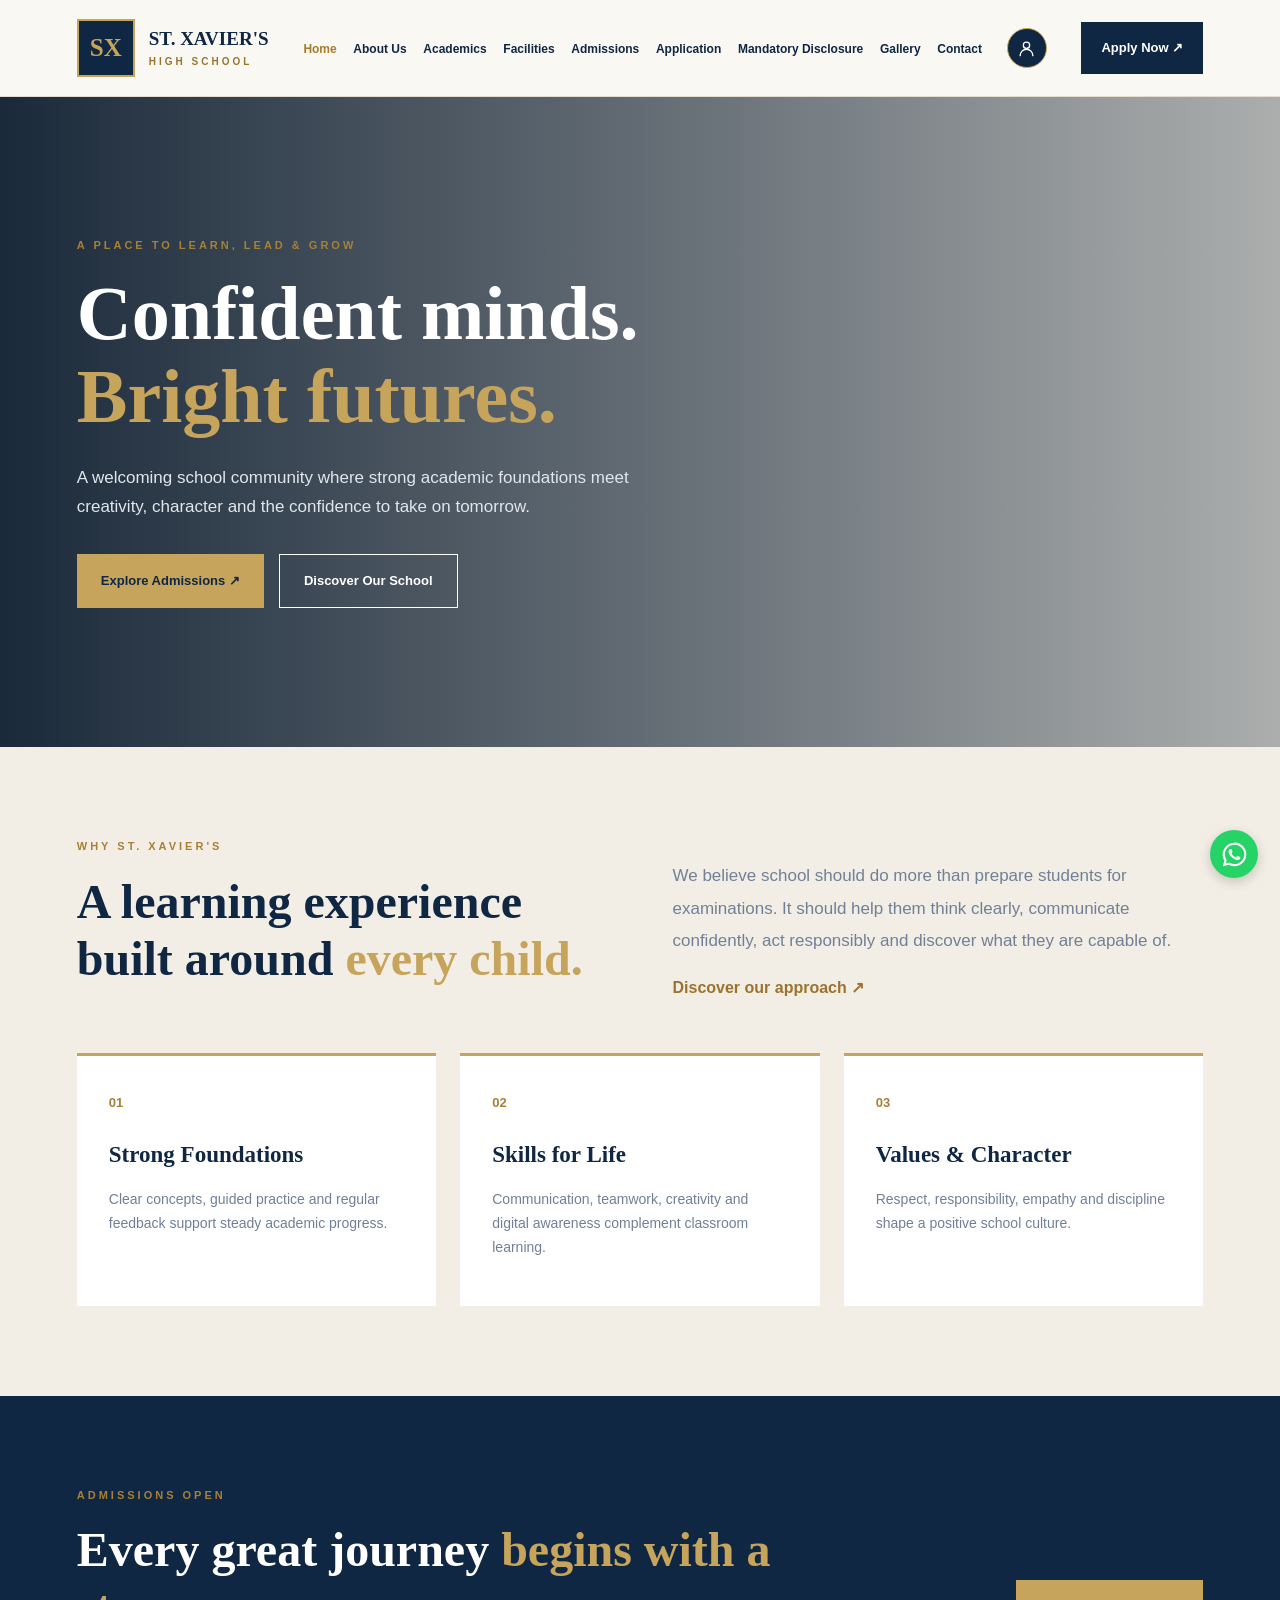
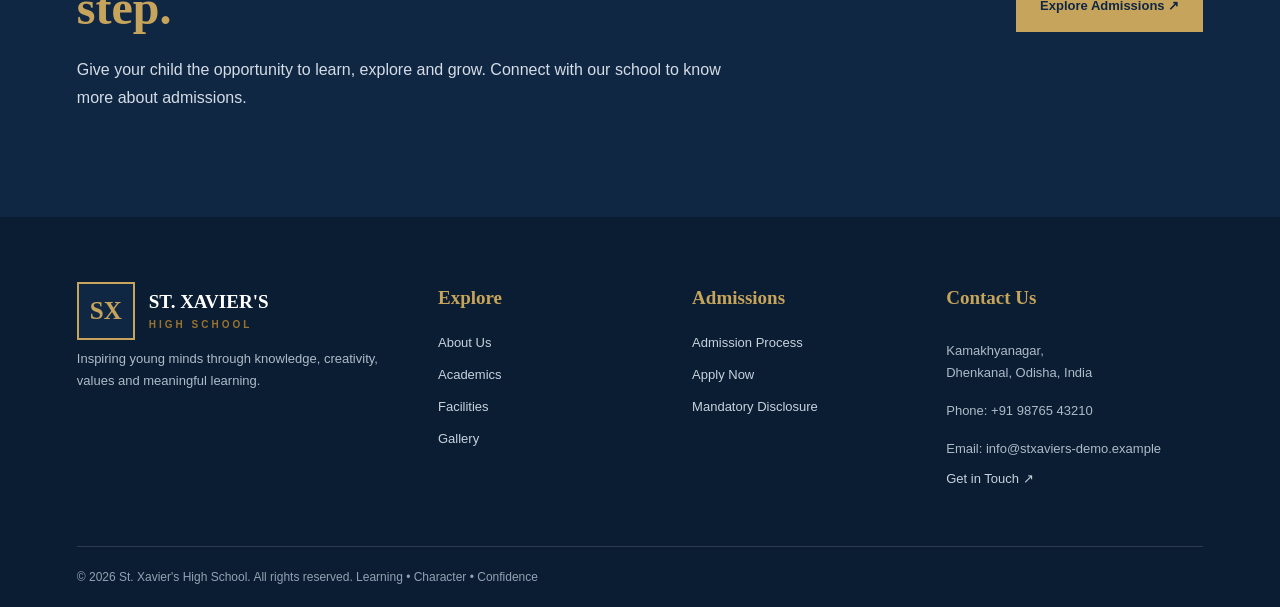
==== commit 85587c59: "Initial Commit" ====
--- a/St. Xavier's International High School/index.html
+++ b/St. Xavier's International High School/index.html
@@ -88,8 +88,6 @@
 
 <main>
 
-    <!-- HERO SECTION -->
-
     <section class="home-hero">
 
         <div class="container home-hero-content">
--- a/St. Xavier's International High School/css/style.css
+++ b/St. Xavier's International High School/css/style.css
@@ -1,1295 +1,2025 @@
-<!--index-->
 
 @import url('https://fonts.googleapis.com/css2?family=DM+Sans:wght@400;500;600;700&family=Playfair+Display:wght@500;600;700&display=swap');
 
+/* =========================
+   GLOBAL DESIGN
+========================= */
 :root {
-    --primary: #142B49;
-    --secondary: #C6A45B;
-    --white: #FFFFFF;
-    --light: #F5F6F8;
-    --dark: #202938;
-    --text: #626B78;
+  --navy: #102744;
+  --navy-light: #183653;
+  --gold: #C6A45B;
+  --ivory: #F2EEE5;
+  --cream: #F8F6F1;
+  --ink: #263343;
+  --muted: #718096;
+  --border: #E4DDCF;
+  --white: #ffffff;
 }
 
 * {
+  box-sizing: border-box;
+}
+
+html {
+  scroll-behavior: smooth;
+}
+
+body {
+  margin: 0;
+  font-family: 'DM Sans', sans-serif;
+  color: var(--ink);
+  background: var(--ivory);
+  line-height: 1.7;
+}
+
+img {
+  max-width: 100%;
+}
+
+a {
+  color: inherit;
+}
+
+.container {
+  width: min(1280px, 88%);
+  margin: 0 auto;
+}
+
+h1, h2, h3, h4 {
+  font-family: 'Playfair Display', serif;
+}
+
+h1, h2, h3, p {
+  overflow-wrap: break-word;
+}
+
+.eyebrow {
+  display: block;
+  color: #A78036;
+  font-size: 11px;
+  font-weight: 700;
+  letter-spacing: 3px;
+  margin-bottom: 17px;
+  text-transform: uppercase;
+}
+
+.section {
+  padding: 90px 0;
+}
+
+.section-ivory {
+  background: var(--ivory);
+}
+
+.section-white {
+  background: white;
+}
+
+.section-dark {
+  background: var(--navy);
+  color: white;
+}
+
+.section h2 {
+  font-size: clamp(32px, 4vw, 48px);
+  line-height: 1.2;
+  color: var(--navy);
+  margin: 0 0 20px;
+}
+
+.section h2 em,
+.home-hero h1 em,
+.inner-hero h1 em {
+  color: var(--gold);
+  font-style: normal;
+}
+
+.section-dark h2,
+.section-dark h3 {
+  color: white;
+}
+
+.lead {
+  color: var(--muted);
+  font-size: 17px;
+  line-height: 1.9;
+}
+
+.small-note {
+  color: #9A7B42;
+  font-size: 12px;
+  margin-top: 20px;
+}
+
+/* =========================
+   NAVIGATION
+========================= */
+.site-header {
+  position: sticky;
+  top: 0;
+  z-index: 100;
+  background: rgba(250,248,243,.98);
+  border-bottom: 1px solid var(--border);
+  backdrop-filter: blur(12px);
+}
+
+.navbar {
+  min-height: 96px;
+  display: flex;
+  align-items: center;
+  justify-content: space-between;
+  gap: 20px;
+}
+
+.brand {
+  display: flex;
+  align-items: center;
+  gap: 14px;
+  text-decoration: none;
+  flex-shrink: 0;
+}
+
+.brand-emblem {
+  width: 58px;
+  height: 58px;
+  display: grid;
+  place-items: center;
+  background: var(--navy);
+  border: 2px solid var(--gold);
+  color: var(--gold);
+  font: 700 25px 'Playfair Display', serif;
+}
+
+.brand-text {
+  display: flex;
+  flex-direction: column;
+  line-height: 1.2;
+}
+
+.brand-text strong {
+  font: 700 19px 'Playfair Display', serif;
+  color: var(--navy);
+}
+
+.brand-text small {
+  color: #9A742F;
+  font-size: 10px;
+  font-weight: 700;
+  letter-spacing: 3px;
+  margin-top: 6px;
+}
+
+.nav-links {
+  display: flex;
+  align-items: center;
+  gap: clamp(10px, 1.3vw, 22px);
+  list-style: none;
+  margin: 0;
+  padding: 0;
+}
+
+.nav-links a {
+  color: var(--navy);
+  text-decoration: none;
+  font-size: 12px;
+  font-weight: 700;
+  white-space: nowrap;
+}
+
+.nav-links a:hover,
+.nav-links a.current-page {
+  color: #A67C2D;
+}
+
+.nav-apply {
+  background: var(--navy);
+  color: white;
+  padding: 15px 20px;
+  text-decoration: none;
+  font-size: 13px;
+  font-weight: 700;
+  white-space: nowrap;
+}
+
+.nav-apply:hover {
+  background: var(--navy-light);
+}
+
+.menu-toggle {
+  display: none;
+  color: var(--navy);
+  background: transparent;
+  border: 1px solid var(--border);
+  font-size: 24px;
+  padding: 7px 12px;
+  cursor: pointer;
+}
+
+/* =========================
+   BUTTONS
+========================= */
+.btn {
+  display: inline-flex;
+  align-items: center;
+  justify-content: center;
+  padding: 15px 24px;
+  border: none;
+  text-decoration: none;
+  font-family: 'DM Sans', sans-serif;
+  font-size: 13px;
+  font-weight: 700;
+  cursor: pointer;
+  transition: .25s;
+}
+
+.btn:hover {
+  transform: translateY(-2px);
+}
+
+.btn-gold {
+  background: var(--gold);
+  color: var(--navy);
+}
+
+.btn-dark {
+  background: var(--navy);
+  color: white;
+}
+
+.btn-outline-light {
+  border: 1px solid white;
+  color: white;
+  background: transparent;
+}
+
+.btn-outline-light:hover {
+  background: white;
+  color: var(--navy);
+}
+
+.text-link {
+  color: #9A742F;
+  text-decoration: none;
+  font-weight: 700;
+}
+
+/* =========================
+   HOME HERO
+========================= */
+.home-hero {
+  min-height: 650px;
+  display: flex;
+  align-items: center;
+  color: white;
+  background:
+    linear-gradient(90deg, rgba(8,25,44,.92), rgba(8,25,44,.30)),
+    url('https://images.unsplash.com/photo-1562774053-701939374585?auto=format&fit=crop&w=1800&q=85')
+    center / cover no-repeat;
+}
+
+.home-hero-content {
+  padding: 100px 0;
+}
+
+.home-hero h1 {
+  font-size: clamp(44px, 6vw, 76px);
+  line-height: 1.1;
+  max-width: 800px;
+  margin: 0 0 25px;
+}
+
+.home-hero p {
+  max-width: 620px;
+  color: #E0E6EC;
+  font-size: 17px;
+  margin-bottom: 32px;
+}
+
+.hero-actions {
+  display: flex;
+  gap: 15px;
+  flex-wrap: wrap;
+}
+
+/* =========================
+   INNER PAGE HERO
+========================= */
+.inner-hero {
+  padding: 90px 0;
+  color: white;
+  background:
+    linear-gradient(110deg, rgba(11,31,53,.96), rgba(16,39,68,.86)),
+    url('https://images.unsplash.com/photo-1509062522246-3755977927d7?auto=format&fit=crop&w=1800&q=85')
+    center / cover no-repeat;
+}
+
+.inner-hero h1 {
+  font-size: clamp(40px, 5vw, 64px);
+  line-height: 1.15;
+  max-width: 900px;
+  margin: 0 0 20px;
+}
+
+.inner-hero p {
+  max-width: 670px;
+  color: #D9E1E9;
+}
+
+.breadcrumb {
+  margin-top: 28px;
+  font-size: 12px;
+  color: #D2D8DF;
+}
+
+.breadcrumb a {
+  color: var(--gold);
+  text-decoration: none;
+}
+
+.breadcrumb span {
+  margin: 0 10px;
+}
+
+/* =========================
+   SHARED SECTIONS
+========================= */
+.split-intro {
+  display: grid;
+  grid-template-columns: 1fr 1fr;
+  gap: 65px;
+  align-items: center;
+  margin-bottom: 45px;
+}
+
+.section-heading {
+  max-width: 750px;
+  text-align: center;
+  margin-bottom: 48px;
+}
+
+.section-heading p {
+  color: var(--muted);
+}
+
+.feature-grid,
+.about-pillars,
+.pathway-grid {
+  display: grid;
+  grid-template-columns: repeat(3, 1fr);
+  gap: 24px;
+}
+
+.feature-card,
+.about-pillars article {
+  background: white;
+  padding: 32px;
+  border-top: 3px solid var(--gold);
+}
+
+.feature-card span,
+.about-pillars span {
+  color: #A78036;
+  font-size: 13px;
+  font-weight: 700;
+}
+
+.feature-card h3,
+.about-pillars h3 {
+  color: var(--navy);
+  font-size: 23px;
+  margin: 20px 0 10px;
+}
+
+.feature-card p,
+.about-pillars p {
+  color: var(--muted);
+  font-size: 14px;
+}
+
+/* =========================
+   ACADEMIC PATHWAY CARDS
+========================= */
+.pathway-card {
+  background: var(--cream);
+  border: 1px solid var(--border);
+}
+
+.pathway-image {
+  height: 230px;
+  background-size: cover;
+  background-position: center;
+}
+
+.pathway-image.primary,
+.academic-image.primary {
+  background-image: url('https://images.unsplash.com/photo-1509062522246-3755977927d7?auto=format&fit=crop&w=1000&q=85');
+}
+
+.pathway-image.middle,
+.academic-image.middle {
+  background-image: url('https://images.unsplash.com/photo-1529390079861-591de354faf5?auto=format&fit=crop&w=1000&q=85');
+}
+
+.pathway-image.senior,
+.academic-image.senior {
+  background-image: url('https://images.unsplash.com/photo-1523240795612-9a054b0db644?auto=format&fit=crop&w=1000&q=85');
+}
+
+.pathway-copy {
+  padding: 27px;
+}
+
+.pathway-copy span {
+  color: #A78036;
+  font-size: 11px;
+  font-weight: 700;
+  letter-spacing: 1px;
+}
+
+.pathway-copy h3 {
+  color: var(--navy);
+  font-size: 24px;
+  margin: 12px 0;
+}
+
+.pathway-copy p {
+  color: var(--muted);
+  font-size: 14px;
+}
+
+/* =========================
+   CAMPUS SECTION
+========================= */
+.campus-band {
+  background: var(--navy);
+  color: white;
+}
+
+.campus-band-inner,
+.two-col-story {
+  display: grid;
+  grid-template-columns: 1fr 1fr;
+  gap: 65px;
+  align-items: center;
+}
+
+.campus-band h2 {
+  color: white;
+  font-size: clamp(34px, 4vw, 50px);
+}
+
+.campus-band p {
+  color: #D4DCE5;
+  margin-bottom: 28px;
+}
+
+.campus-photo {
+  min-height: 420px;
+  background:
+    url('https://images.unsplash.com/photo-1580582932707-520aed937b7b?auto=format&fit=crop&w=1200&q=85')
+    center / cover;
+}
+
+.story-image {
+  min-height: 420px;
+  background:
+    url('https://images.unsplash.com/photo-1503676260728-1c00da094a0b?auto=format&fit=crop&w=1200&q=85')
+    center / cover;
+}
+
+.two-col-story p {
+  color: var(--muted);
+}
+
+.values-grid {
+  display: grid;
+  grid-template-columns: repeat(4, 1fr);
+  gap: 25px;
+}
+
+.values-grid div {
+  border-top: 1px solid var(--gold);
+  padding-top: 20px;
+}
+
+.values-grid p {
+  color: #CBD5E1;
+  font-size: 14px;
+}
+
+/* =========================
+   ADMISSION STEPS
+========================= */
+.steps-grid {
+  display: grid;
+  grid-template-columns: repeat(4, 1fr);
+  gap: 20px;
+}
+
+.step {
+  border-top: 1px solid var(--gold);
+  padding: 26px;
+}
+
+.step b {
+  color: #B18B45;
+  font: 600 30px 'Playfair Display', serif;
+}
+
+.step h3 {
+  color: var(--navy);
+  font-size: 20px;
+}
+
+.step p {
+  color: var(--muted);
+  font-size: 14px;
+}
+
+.centered-cta {
+  text-align: center;
+  margin-top: 35px;
+}
+
+.quote-section {
+  background: #E7DFD0;
+  padding: 75px 0;
+  text-align: center;
+}
+
+.quote-inner {
+  max-width: 850px;
+}
+
+.quote-inner blockquote {
+  color: var(--navy);
+  font: 600 clamp(25px, 3vw, 39px)/1.4 'Playfair Display', serif;
+  margin: 15px 0;
+}
+
+.quote-inner p {
+  color: #8C6C30;
+  font-weight: 700;
+}
+
+.final-cta {
+  display: flex;
+  justify-content: space-between;
+  align-items: center;
+  gap: 35px;
+}
+
+.final-cta h2 {
+  max-width: 700px;
+}
+
+.final-cta p {
+  color: var(--muted);
+  max-width: 650px;
+}
+
+.section-dark .final-cta p {
+  color: #D4DCE5;
+}
+
+/* =========================
+   ACADEMICS PAGE
+========================= */
+.academic-list {
+  display: grid;
+  gap: 25px;
+}
+
+.academic-row {
+  display: grid;
+  grid-template-columns: 70px 1fr 38%;
+  gap: 30px;
+  align-items: center;
+  padding: 25px;
+  background: white;
+}
+
+.academic-number {
+  color: var(--gold);
+  font: 600 32px 'Playfair Display', serif;
+}
+
+.academic-row h3 {
+  color: var(--navy);
+  font-size: 29px;
+  margin: 8px 0;
+}
+
+.academic-row p {
+  color: var(--muted);
+  font-size: 14px;
+}
+
+.academic-image {
+  height: 230px;
+  background-size: cover;
+  background-position: center;
+}
+
+.class-note {
+  color: #9A7B42 !important;
+  font-size: 12px !important;
+}
+
+/* =========================
+   FACILITIES PAGE
+========================= */
+.facility-grid {
+  display: grid;
+  grid-template-columns: repeat(2, 1fr);
+  gap: 25px;
+}
+
+.facility-card {
+  background: white;
+  border: 1px solid var(--border);
+}
+
+.facility-image {
+  height: 260px;
+  background-size: cover;
+  background-position: center;
+}
+
+.facility-image.sports {
+  background-image: url('https://images.unsplash.com/photo-1461896836934-ffe607ba8211?auto=format&fit=crop&w=1200&q=85');
+}
+
+.facility-image.arts {
+  background-image: url('https://images.unsplash.com/photo-1513364776144-60967b0f800f?auto=format&fit=crop&w=1000&q=85');
+}
+
+.facility-image.science {
+  background-image: url('https://images.unsplash.com/photo-1532094349884-543bc11b234d?auto=format&fit=crop&w=1000&q=85');
+}
+
+.facility-image.speaking {
+  background-image: url('https://images.unsplash.com/photo-1475721027785-f74eccf877e2?auto=format&fit=crop&w=1000&q=85');
+}
+
+.facility-card > div:last-child {
+  padding: 28px;
+}
+
+.facility-card span {
+  color: #A78036;
+  font-size: 11px;
+  font-weight: 700;
+  letter-spacing: 1px;
+}
+
+.facility-card h3 {
+  color: var(--navy);
+  font-size: 24px;
+  margin: 12px 0;
+}
+
+.facility-card p {
+  color: var(--muted);
+  font-size: 14px;
+}
+
+/* =========================
+   ADMISSIONS PAGE
+========================= */
+.admission-steps {
+  max-width: 950px;
+}
+
+.admission-step {
+  display: grid;
+  grid-template-columns: 70px 1fr;
+  gap: 25px;
+  padding: 25px 0;
+  border-bottom: 1px solid var(--border);
+}
+
+.admission-step b {
+  color: var(--gold);
+  font: 600 32px 'Playfair Display', serif;
+}
+
+.admission-step h3 {
+  color: var(--navy);
+  font-size: 24px;
+  margin: 0 0 8px;
+}
+
+.admission-step p {
+  color: var(--muted);
+  margin: 0;
+}
+
+.admission-columns {
+  display: grid;
+  grid-template-columns: 1fr 1fr;
+  gap: 55px;
+}
+
+.check-list {
+  padding: 0;
+  list-style: none;
+}
+
+.check-list li {
+  position: relative;
+  padding: 11px 0 11px 28px;
+  border-bottom: 1px solid var(--border);
+  color: var(--muted);
+}
+
+.check-list li::before {
+  content: "✓";
+  position: absolute;
+  left: 0;
+  color: #A78036;
+  font-weight: 700;
+}
+
+.age-panel {
+  background: var(--navy);
+  color: white;
+  padding: 35px;
+}
+
+.age-panel h3 {
+  font-size: 28px;
+}
+
+.age-panel p {
+  color: #CBD5E1;
+  font-size: 14px;
+}
+
+.age-line {
+  display: flex;
+  justify-content: space-between;
+  gap: 20px;
+  padding: 13px 0;
+  border-bottom: 1px solid rgba(255,255,255,.16);
+}
+
+.age-line strong {
+  color: var(--gold);
+}
+
+/* =========================
+   APPLICATION & CONTACT FORMS
+========================= */
+.application-layout,
+.contact-layout {
+  display: grid;
+  grid-template-columns: 1fr 1.2fr;
+  gap: 55px;
+  align-items: start;
+}
+
+.contact-layout {
+  grid-template-columns: 1.25fr .85fr;
+}
+
+.application-note {
+  background: #E8E0D1;
+  border-left: 3px solid var(--gold);
+  padding: 25px;
+  margin-top: 30px;
+}
+
+.application-note h3 {
+  color: var(--navy);
+}
+
+.application-form,
+.contact-form {
+  background: white;
+  padding: 38px;
+  border: 1px solid var(--border);
+  box-shadow: 0 12px 35px rgba(16,39,68,.06);
+}
+
+.application-form > h3,
+.contact-form h2 {
+  color: var(--navy);
+  font-size: 28px;
+  margin-top: 0;
+}
+
+.contact-form > p {
+  color: var(--muted);
+}
+
+.form-row {
+  display: grid;
+  grid-template-columns: 1fr 1fr;
+  gap: 18px;
+}
+
+.form-field {
+  margin-bottom: 18px;
+}
+
+.form-field label {
+  display: block;
+  color: var(--navy);
+  font-size: 13px;
+  font-weight: 700;
+  margin-bottom: 8px;
+}
+
+.form-field input,
+.form-field select,
+.form-field textarea {
+  width: 100%;
+  padding: 14px;
+  border: 1px solid #DCD6CB;
+  background: #FCFBF8;
+  color: var(--ink);
+  font: 14px 'DM Sans', sans-serif;
+  outline: none;
+}
+
+.form-field input:focus,
+.form-field select:focus,
+.form-field textarea:focus {
+  border-color: var(--gold);
+}
+
+.form-field textarea {
+  resize: vertical;
+}
+
+.consent {
+  display: flex;
+  gap: 10px;
+  align-items: flex-start;
+  color: var(--muted);
+  font-size: 12px;
+  margin: 8px 0 20px;
+}
+
+.form-status {
+  color: #28734A;
+  font-size: 13px;
+  margin-top: 15px;
+}
+
+/* =========================
+   MANDATORY DISCLOSURE
+========================= */
+.disclosure-intro {
+  max-width: 850px;
+}
+
+.disclosure-table-wrap {
+  background: white;
+  padding: 35px;
+  margin-top: 40px;
+}
+
+.disclosure-table-wrap > h3 {
+  color: var(--navy);
+  font-size: 25px;
+  margin: 28px 0 15px;
+}
+
+.disclosure-table {
+  border: 1px solid var(--border);
+}
+
+.disclosure-table > div {
+  display: grid;
+  grid-template-columns: 1fr 1.3fr;
+  gap: 20px;
+  padding: 15px 18px;
+  border-bottom: 1px solid var(--border);
+}
+
+.disclosure-table span {
+  color: var(--muted);
+  font-size: 14px;
+}
+
+.disclosure-table strong {
+  color: var(--navy);
+  font-size: 14px;
+}
+
+.disclosure-docs {
+  display: grid;
+  grid-template-columns: repeat(2, 1fr);
+  gap: 14px;
+}
+
+.disclosure-docs article {
+  display: flex;
+  gap: 15px;
+  padding: 20px;
+  background: var(--cream);
+  border: 1px solid var(--border);
+}
+
+.disclosure-docs article > span {
+  color: var(--gold);
+  font-weight: 700;
+}
+
+.disclosure-docs h4 {
+  color: var(--navy);
+  font-size: 15px;
+  margin: 0 0 6px;
+}
+
+.disclosure-docs p {
+  color: var(--muted);
+  font-size: 13px;
+  margin: 0;
+}
+
+/* =========================
+   GALLERY
+========================= */
+.gallery-grid {
+  display: grid;
+  grid-template-columns: repeat(3, 1fr);
+  gap: 25px;
+}
+
+.gallery-card {
+  margin: 0;
+  background: var(--navy);
+  overflow: hidden;
+}
+
+.gallery-card img {
+  display: block;
+  width: 100%;
+  height: 240px;
+  object-fit: cover;
+}
+
+.gallery-card figcaption {
+  background: var(--navy);
+  color: white;
+  padding: 25px;
+  min-height: 160px;
+}
+
+.gallery-card h3 {
+  color: var(--gold);
+  font-size: 22px;
+  margin: 0 0 10px;
+}
+
+.gallery-card p {
+  color: #E0E6ED;
+  font-size: 13px;
+  line-height: 1.8;
+  margin: 0;
+}
+
+/* =========================
+   CONTACT DETAILS
+========================= */
+.contact-details {
+  background: var(--navy);
+  color: white;
+  padding: 38px;
+}
+
+.contact-details h2 {
+  color: white;
+  font-size: 32px;
+}
+
+.contact-details > p {
+  color: #CBD5E1;
+}
+
+.contact-detail {
+  display: flex;
+  gap: 18px;
+  padding: 20px 0;
+  border-bottom: 1px solid rgba(255,255,255,.15);
+}
+
+.contact-detail > b {
+  color: var(--gold);
+  font-size: 24px;
+}
+
+.contact-detail h3,
+.contact-social h3 {
+  color: var(--gold);
+  font-size: 17px;
+  margin: 0 0 7px;
+}
+
+.contact-detail p,
+.contact-detail small {
+  color: #E0E6ED;
+  font-size: 13px;
+  margin: 0;
+}
+
+.contact-social {
+  padding-top: 25px;
+}
+
+.contact-social p {
+  color: #CBD5E1;
+  font-size: 13px;
+}
+
+.contact-social a {
+  display: inline-block;
+  color: var(--gold);
+  border: 1px solid var(--gold);
+  padding: 7px 10px;
+  margin: 6px 6px 0 0;
+  text-decoration: none;
+  font-size: 11px;
+}
+
+.contact-help-grid {
+  display: grid;
+  grid-template-columns: repeat(4, 1fr);
+  gap: 20px;
+}
+
+.contact-help-grid article {
+  background: var(--cream);
+  padding: 25px;
+  border-bottom: 3px solid var(--gold);
+}
+
+.contact-help-grid b {
+  color: var(--gold);
+}
+
+.contact-help-grid h3 {
+  color: var(--navy);
+  font-size: 20px;
+}
+
+.contact-help-grid p {
+  color: var(--muted);
+  font-size: 13px;
+}
+
+.map-placeholder {
+  min-height: 250px;
+  display: grid;
+  place-items: center;
+  text-align: center;
+  padding: 25px;
+  background: linear-gradient(120deg, #E5DED0, #F8F6F1);
+  border: 1px solid var(--border);
+}
+
+.map-placeholder h3 {
+  color: var(--navy);
+  font-size: 26px;
+  margin: 0;
+}
+
+.map-placeholder p {
+  color: var(--muted);
+}
+
+/* =========================
+   FOOTER
+========================= */
+.site-footer {
+  background: #0B1D32;
+  color: #D9E0E8;
+  padding: 65px 0 20px;
+}
+
+.footer-grid {
+  display: grid;
+  grid-template-columns: 1.5fr 1fr 1fr 1.2fr;
+  gap: 40px;
+}
+
+.brand-footer .brand-text strong {
+  color: white;
+}
+
+.footer-grid h3 {
+  color: var(--gold);
+  font-size: 19px;
+  margin: 0 0 18px;
+}
+
+.footer-grid > div:not(:first-child) {
+  display: flex;
+  flex-direction: column;
+  align-items: flex-start;
+}
+
+.footer-grid a:not(.brand) {
+  color: #C8D2DE;
+  text-decoration: none;
+  font-size: 13px;
+  margin-bottom: 10px;
+}
+
+.footer-grid a:hover {
+  color: var(--gold);
+}
+
+.footer-grid p {
+  color: #AEBBC9;
+  font-size: 13px;
+  margin: 8px 0;
+}
+
+.footer-bottom {
+  border-top: 1px solid rgba(255,255,255,.14);
+  padding-top: 20px;
+  margin-top: 45px;
+  color: #93A2B3;
+  font-size: 12px;
+}
+
+/* =========================
+   RESPONSIVE DESIGN
+========================= */
+@media (max-width: 1200px) {
+  .navbar {
+    gap: 12px;
+  }
+
+  .nav-links {
+    gap: 10px;
+  }
+
+  .nav-links a {
+    font-size: 11px;
+  }
+
+  .brand-text strong {
+    font-size: 16px;
+  }
+
+  .brand-emblem {
+    width: 50px;
+    height: 50px;
+  }
+
+  .nav-apply {
+    padding: 13px;
+  }
+}
+
+@media (max-width: 1050px) {
+  .menu-toggle {
+    display: block;
+    margin-left: auto;
+  }
+
+  .nav-apply {
+    display: none;
+  }
+
+  .nav-links {
+    display: none;
+    position: absolute;
+    top: 100%;
+    left: 0;
+    right: 0;
+    background: #FAF8F3;
+    padding: 18px 6%;
+    flex-direction: column;
+    align-items: stretch;
+    gap: 0;
+    border-bottom: 1px solid var(--border);
+    box-shadow: 0 12px 20px rgba(0,0,0,.08);
+    max-height: 80vh;
+    overflow-y: auto;
+  }
+
+  .nav-links.active {
+    display: flex;
+  }
+
+  .nav-links li {
+    padding: 11px 0;
+    border-bottom: 1px solid var(--border);
+  }
+
+  .nav-links a {
+    font-size: 14px;
+  }
+
+  .split-intro,
+  .campus-band-inner,
+  .two-col-story,
+  .application-layout,
+  .contact-layout {
+    grid-template-columns: 1fr;
+    gap: 35px;
+  }
+
+  .feature-grid,
+  .pathway-grid {
+    grid-template-columns: repeat(2, 1fr);
+  }
+
+  .footer-grid {
+    grid-template-columns: repeat(2, 1fr);
+  }
+
+  .contact-help-grid {
+    grid-template-columns: repeat(2, 1fr);
+  }
+
+  .academic-row {
+    grid-template-columns: 50px 1fr;
+  }
+
+  .academic-image {
+    grid-column: 2;
+  }
+}
+
+@media (max-width: 700px) {
+  .container {
+    width: 90%;
+  }
+
+  .navbar {
+    min-height: 78px;
+  }
+
+  .brand-emblem {
+    width: 44px;
+    height: 44px;
+    font-size: 20px;
+  }
+
+  .brand-text strong {
+    font-size: 14px;
+  }
+
+  .brand-text small {
+    font-size: 8px;
+  }
+
+  .section {
+    padding: 65px 0;
+  }
+
+  .home-hero {
+    min-height: 580px;
+  }
+
+  .home-hero-content {
+    padding: 75px 0;
+  }
+
+  .home-hero p {
+    font-size: 15px;
+  }
+
+  .inner-hero {
+    padding: 65px 0;
+  }
+
+  .feature-grid,
+  .pathway-grid,
+  .about-pillars,
+  .facility-grid,
+  .admission-columns,
+  .disclosure-docs,
+  .gallery-grid,
+  .contact-help-grid {
+    grid-template-columns: 1fr;
+  }
+
+  .steps-grid,
+  .values-grid {
+    grid-template-columns: repeat(2, 1fr);
+  }
+
+  .academic-row {
+    grid-template-columns: 35px 1fr;
+    gap: 15px;
+    padding: 18px;
+  }
+
+  .academic-image {
+    grid-column: 1 / -1;
+  }
+
+  .form-row {
+    grid-template-columns: 1fr;
+    gap: 0;
+  }
+
+  .application-form,
+  .contact-form,
+  .contact-details {
+    padding: 25px 20px;
+  }
+
+  .disclosure-table-wrap {
+    padding: 20px 14px;
+  }
+
+  .disclosure-table > div {
+    grid-template-columns: 1fr;
+    gap: 5px;
+  }
+
+  .final-cta {
+    flex-direction: column;
+    align-items: flex-start;
+  }
+
+  .footer-grid {
+    grid-template-columns: 1fr;
+    gap: 30px;
+  }
+
+  .campus-photo,
+  .story-image {
+    min-height: 280px;
+  }
+}
+
+.map-placeholder {
+  display: grid;
+  grid-template-columns: 0.8fr 1.2fr;
+  gap: 30px;
+  align-items: center;
+  padding: 25px;
+  background: white;
+  border: 1px solid var(--border);
+}
+
+.map-placeholder iframe {
+  width: 100%;
+  min-height: 350px;
+  border: 0;
+}
+
+.map-content h3 {
+  color: var(--navy);
+  font-size: 27px;
+}
+
+.map-content p {
+  color: var(--muted);
+}
+
+@media (max-width: 700px) {
+  .map-placeholder {
+    grid-template-columns: 1fr;
+  }
+}
+
+/* =========================================
+   MANDATORY DISCLOSURE PAGE
+========================================= */
+
+.disclosure-intro {
+    max-width: 900px;
+}
+
+.disclosure-notice {
+    margin-top: 30px;
+    padding: 22px 25px;
+    background: #E9E1D2;
+    border-left: 4px solid var(--gold);
+}
+
+.disclosure-notice strong {
+    display: block;
+    color: var(--navy);
+    margin-bottom: 7px;
+}
+
+.disclosure-notice p {
+    color: var(--muted);
+    font-size: 13px;
     margin: 0;
-    padding: 0;
-    box-sizing: border-box;
-}
-
-html {
-    scroll-behavior: smooth;
-}
-
-body {
-    font-family: 'DM Sans', sans-serif;
-    color: var(--dark);
-    line-height: 1.7;
-}
-
-a {
-    text-decoration: none;
-    color: inherit;
-}
-
-.container {
-    width: min(1150px, 90%);
-    margin: auto;
-}
-
-.section-padding {
-    padding: 100px 0;
-}
-
-/* =========================
-   NAVIGATION BAR
-========================= */
-
-.header {
-    background: var(--white);
-    position: sticky;
-    top: 0;
-    z-index: 1000;
-    box-shadow: 0 2px 15px rgba(0,0,0,0.06);
-}
-
-.navbar {
-    min-height: 85px;
+}
+
+.disclosure-section-heading {
+    max-width: 760px;
+    margin-bottom: 40px;
+}
+
+.disclosure-section-heading h2 {
+    font-size: clamp(32px, 4vw, 45px);
+    color: var(--navy);
+    margin-bottom: 12px;
+}
+
+.disclosure-section-heading p {
+    color: var(--muted);
+}
+
+.disclosure-table-wrap {
+    background: white;
+    border: 1px solid var(--border);
+    padding: 32px;
+    margin-top: 28px;
+}
+
+.disclosure-table-title {
+    display: flex;
+    align-items: center;
+    justify-content: space-between;
+    gap: 20px;
+    margin-bottom: 22px;
+}
+
+.disclosure-table-title h3 {
+    color: var(--navy);
+    font-size: 24px;
+    margin: 0;
+}
+
+.disclosure-table-title span {
+    color: #A78036;
+    font-size: 10px;
+    font-weight: 700;
+    letter-spacing: 1.5px;
+}
+
+.disclosure-table {
+    border: 1px solid var(--border);
+}
+
+.disclosure-table > div {
+    display: grid;
+    grid-template-columns: 1.1fr 1fr;
+    gap: 25px;
+    align-items: center;
+    padding: 17px 20px;
+    border-bottom: 1px solid var(--border);
+}
+
+.disclosure-table > div:last-child {
+    border-bottom: none;
+}
+
+.disclosure-table > div:nth-child(even) {
+    background: #FAF8F3;
+}
+
+.disclosure-table span {
+    color: #66758A;
+    font-size: 13px;
+}
+
+.disclosure-table strong {
+    color: var(--navy);
+    font-size: 13px;
+    font-weight: 600;
+}
+
+/* DOCUMENTS: SINGLE VERTICAL COLUMN */
+
+.disclosure-documents {
+    display: flex;
+    flex-direction: column;
+    gap: 14px;
+}
+
+.disclosure-document {
+    display: grid;
+    grid-template-columns: 42px minmax(0, 1fr) auto;
+    align-items: center;
+    gap: 20px;
+    width: 100%;
+    padding: 20px 24px;
+    background: white;
+    border: 1px solid var(--border);
+    transition: .25s;
+}
+
+.disclosure-document:hover {
+    border-color: var(--gold);
+    transform: translateY(-2px);
+    box-shadow: 0 8px 22px rgba(16,39,68,.06);
+}
+
+.document-number {
+    width: 38px;
+    height: 38px;
+    display: grid;
+    place-items: center;
+    background: var(--navy);
+    color: var(--gold);
+    font: 600 14px 'Playfair Display', serif;
+}
+
+.document-content {
+    min-width: 0;
+}
+
+.document-content h3 {
+    color: var(--navy);
+    font-size: 16px;
+    margin: 0 0 5px;
+}
+
+.document-content p {
+    color: var(--muted);
+    font-size: 12px;
+    line-height: 1.5;
+    margin: 0;
+}
+
+.document-btn {
+    padding: 11px 16px;
+    background: var(--navy);
+    border: 1px solid var(--navy);
+    color: white;
+    font: 600 11px 'DM Sans', sans-serif;
+    white-space: nowrap;
+    cursor: pointer;
+    transition: .25s;
+}
+
+.document-btn:hover {
+    background: var(--gold);
+    border-color: var(--gold);
+    color: var(--navy);
+}
+
+/* RESULTS TABLE */
+
+.result-wrap {
+    margin-top: 35px;
+}
+
+.result-table-scroll {
+    overflow-x: auto;
+}
+
+.result-table {
+    width: 100%;
+    min-width: 650px;
+    border-collapse: collapse;
+}
+
+.result-table th {
+    padding: 16px 13px;
+    background: var(--navy);
+    color: white;
+    text-align: left;
+    font-size: 12px;
+    font-weight: 600;
+}
+
+.result-table td {
+    padding: 17px 13px;
+    border-bottom: 1px solid var(--border);
+    color: var(--muted);
+    font-size: 12px;
+}
+
+.result-table tbody tr:nth-child(even) {
+    background: #FAF8F3;
+}
+
+/* STAFF BUTTON */
+
+.staff-button-area {
+    display: flex;
+    align-items: center;
+    justify-content: space-between;
+    gap: 20px;
+    margin-top: 25px;
+    padding: 20px;
+    background: var(--ivory);
+}
+
+.staff-button-area p {
+    color: var(--muted);
+    font-size: 13px;
+    margin: 0;
+}
+
+/* INFRASTRUCTURE VIDEO */
+
+.infrastructure-video {
+    margin-top: 30px;
+    padding: 35px;
+    background: var(--navy);
+    color: white;
     display: flex;
     align-items: center;
     justify-content: space-between;
     gap: 25px;
 }
 
-.logo {
-    display: flex;
-    align-items: center;
-    gap: 12px;
-    color: var(--primary);
-}
-
-.logo-icon {
-    background: var(--primary);
-    color: var(--secondary);
-    width: 48px;
-    height: 48px;
-    display: grid;
-    place-items: center;
-    border-radius: 50%;
-    font-family: 'Playfair Display', serif;
-    font-size: 20px;
-    font-weight: bold;
-}
-
-.logo strong,
-.logo small {
-    display: block;
-}
-
-.logo strong {
-    font-size: 17px;
-    letter-spacing: 1px;
-}
-
-.logo small {
-    font-size: 9px;
-    letter-spacing: 1.5px;
-    color: var(--text);
-}
-
-.nav-links {
-    display: flex;
-    align-items: center;
-    gap: 25px;
-    list-style: none;
-}
-
-.nav-links a {
+.infrastructure-video h3 {
+    color: white;
+    font-size: 25px;
+    margin: 0 0 10px;
+}
+
+.infrastructure-video p {
+    max-width: 600px;
+    color: #D1DBE6;
     font-size: 13px;
-    font-weight: 600;
-    transition: 0.3s;
-}
-
-.nav-links a:hover {
-    color: var(--secondary);
-}
-
-.nav-btn {
-    background: var(--primary);
-    color: white;
-    padding: 12px 20px;
-    font-size: 13px;
-    border-radius: 4px;
-    transition: 0.3s;
-}
-
-.nav-btn:hover {
-    background: var(--secondary);
-}
-
-.menu-toggle {
-    display: none;
-    border: 0;
-    background: none;
-    font-size: 26px;
+    margin: 0;
+}
+
+.video-btn {
+    padding: 15px 23px;
+    background: var(--gold);
+    border: 1px solid var(--gold);
+    color: var(--navy);
+    font: 700 13px 'DM Sans', sans-serif;
+    white-space: nowrap;
     cursor: pointer;
-    color: var(--primary);
-}
-
-/* =========================
-   HERO SECTION
-========================= */
-
-.hero {
-    min-height: 620px;
-    position: relative;
-    display: flex;
-    align-items: center;
-    background:
-        url('https://images.unsplash.com/photo-1562774053-701939374585?w=1800')
-        center/cover no-repeat;
-}
-
-.hero-overlay {
-    position: absolute;
-    inset: 0;
-    background: linear-gradient(
-        90deg,
-        rgba(10,27,49,0.94),
-        rgba(10,27,49,0.65),
-        rgba(10,27,49,0.15)
-    );
-}
-
-.hero-content {
-    position: relative;
-    z-index: 1;
-    color: white;
-    padding-top: 90px;
-    padding-bottom: 90px;
-}
-
-.hero-tag,
-.section-label {
-    color: var(--secondary);
-    font-size: 12px;
-    font-weight: 700;
-    letter-spacing: 3px;
-}
-
-.hero h1 {
-    font-family: 'Playfair Display', serif;
-    font-size: clamp(42px, 6vw, 72px);
-    line-height: 1.15;
-    margin: 20px 0;
-}
-
-.hero h1 span,
-.intro h2 span,
-.section-heading h2 span {
-    color: var(--secondary);
-}
-
-.hero p {
-    max-width: 520px;
-    color: #E0E5EC;
-    font-size: 16px;
-}
-
-.hero-buttons {
-    display: flex;
-    gap: 15px;
-    flex-wrap: wrap;
-    margin-top: 35px;
-}
-
-.btn {
-    display: inline-block;
-    padding: 14px 24px;
-    font-size: 13px;
-    font-weight: 700;
-    border-radius: 4px;
-    transition: 0.3s;
-}
-
-.btn-gold {
-    background: var(--secondary);
-    color: var(--primary);
-}
-
-.btn-gold:hover {
+    transition: .25s;
+}
+
+.video-btn:hover {
     background: white;
-    transform: translateY(-3px);
-}
-
-.btn-outline {
-    border: 1px solid white;
-    color: white;
-}
-
-.btn-outline:hover {
-    background: white;
-    color: var(--primary);
-}
-
-/* =========================
-   INTRODUCTION
-========================= */
-
-.intro-grid {
-    display: grid;
-    grid-template-columns: 1fr 1fr;
-    align-items: center;
-    gap: 70px;
-}
-
-.intro h2,
-.section-heading h2 {
-    font-family: 'Playfair Display', serif;
-    font-size: 42px;
-    line-height: 1.25;
-    margin: 18px 0;
-}
-
-.intro p {
-    color: var(--text);
-    margin-bottom: 25px;
-}
-
-.text-link {
-    color: var(--primary);
-    font-weight: 700;
-    font-size: 14px;
-}
-
-.intro-card {
-    background: var(--primary);
-    color: white;
-    padding: 65px 45px;
-    border-bottom: 5px solid var(--secondary);
-    min-height: 250px;
-    display: flex;
-    flex-direction: column;
-    justify-content: center;
-}
-
-.intro-card h3 {
-    font-family: 'Playfair Display', serif;
-    font-size: 30px;
-    margin-bottom: 15px;
-}
-
-.intro-card p {
-    color: #DCE3ED;
-}
-
-/* =========================
-   FEATURES
-========================= */
-
-.highlights {
-    background: var(--light);
-}
-
-.section-heading {
-    text-align: center;
-    margin-bottom: 50px;
-}
-
-.feature-grid {
-    display: grid;
-    grid-template-columns: repeat(3, 1fr);
-    gap: 25px;
-}
-
-.feature-card {
-    background: white;
-    padding: 40px 30px;
-    border-radius: 6px;
-    transition: 0.3s;
-    border-bottom: 3px solid transparent;
-}
-
-.feature-card:hover {
-    transform: translateY(-8px);
-    border-color: var(--secondary);
-    box-shadow: 0 15px 35px rgba(0,0,0,0.08);
-}
-
-.feature-icon {
-    font-size: 35px;
-    color: var(--secondary);
-    margin-bottom: 20px;
-}
-
-.feature-card h3 {
-    color: var(--primary);
-    margin-bottom: 12px;
-}
-
-.feature-card p {
-    color: var(--text);
-    font-size: 14px;
-}
-
-/* =========================
-   ADMISSION CTA
-========================= */
-
-.admission-cta {
-    background: var(--primary);
-    padding: 65px 0;
-    color: white;
-}
-
-.cta-content {
-    display: flex;
-    align-items: center;
-    justify-content: space-between;
-    gap: 30px;
-}
-
-.cta-content h2 {
-    font-family: 'Playfair Display', serif;
-    font-size: 32px;
-    margin: 10px 0;
-}
-
-.cta-content p {
-    color: #DCE3ED;
-}
-
-/* =========================
-   FOOTER
-========================= */
-
-.footer {
-    background: #0D1C30;
-    color: white;
-    padding: 35px 0;
-}
-
-.footer-content {
-    display: flex;
-    justify-content: space-between;
-    align-items: center;
-    gap: 20px;
-}
-
-.footer p {
-    color: #B8C2D0;
-    font-size: 13px;
-}
-
-/* =========================
-   RESPONSIVE DESIGN
-========================= */
-
-@media (max-width: 900px) {
-
-    .nav-links {
+    border-color: white;
+}
+
+/* MOBILE RESPONSIVENESS */
+
+@media (max-width: 700px) {
+
+    .disclosure-table-wrap {
+        padding: 18px;
+    }
+
+    .disclosure-table-title {
+        align-items: flex-start;
+        flex-direction: column;
+        gap: 8px;
+    }
+
+    .disclosure-table > div {
+        grid-template-columns: 1fr;
+        gap: 6px;
+        padding: 14px;
+    }
+
+    .disclosure-document {
+        grid-template-columns: 38px minmax(0, 1fr);
         gap: 12px;
+        padding: 17px;
     }
 
-    .nav-links a {
-        font-size: 12px;
+    .document-content h3 {
+        font-size: 14px;
     }
 
-    .nav-btn {
-        display: none;
+    .document-btn {
+        grid-column: 2;
+        justify-self: start;
     }
-}
-
-@media (max-width: 768px) {
-
-    .navbar {
-        flex-wrap: wrap;
-    }
-
-    .menu-toggle {
-        display: block;
-    }
-
-    .nav-links {
-        display: none;
+
+    .infrastructure-video {
         flex-direction: column;
         align-items: flex-start;
-        width: 100%;
-        padding: 15px 0 25px;
+        padding: 25px;
     }
 
-    .nav-links.active {
-        display: flex;
-    }
-
-    .intro-grid {
-        grid-template-columns: 1fr;
-        gap: 35px;
-    }
-
-    .feature-grid {
-        grid-template-columns: 1fr;
-    }
-
-    .cta-content {
+    .staff-button-area {
         flex-direction: column;
         align-items: flex-start;
     }
 
-    .hero {
-        min-height: 560px;
+}
+
+/* =================================
+   PREMIUM LOGIN / SIGN UP BUTTON
+================================= */
+
+.login-nav-btn {
+    display: inline-flex;
+    align-items: center;
+    justify-content: center;
+    gap: 7px;
+
+    padding: 11px 17px;
+
+    background: var(--navy);
+    color: #ffffff;
+
+    border: 1px solid var(--gold);
+    border-radius: 2px;
+
+    font-family: 'DM Sans', sans-serif;
+    font-size: 12px;
+    font-weight: 700;
+    letter-spacing: .4px;
+
+    cursor: pointer;
+    white-space: nowrap;
+
+    transition: all .3s ease;
+}
+
+.login-nav-btn:hover {
+    background: var(--gold);
+    color: var(--navy);
+    border-color: var(--gold);
+    transform: translateY(-2px);
+    box-shadow: 0 5px 14px rgba(16,39,68,.15);
+}
+
+.login-nav-btn:focus-visible {
+    outline: 2px solid var(--gold);
+    outline-offset: 4px;
+}
+
+/* MOBILE LOGIN BUTTON */
+
+@media (max-width: 1050px) {
+    .login-nav-btn {
+        width: 100%;
+        justify-content: flex-start;
+        padding: 12px 0;
+        background: transparent;
+        color: var(--navy);
+        border: none;
+        border-bottom: 1px solid var(--border);
+        border-radius: 0;
+        box-shadow: none;
     }
 
-    .footer-content {
-        flex-direction: column;
-        align-items: flex-start;
+    .login-nav-btn:hover {
+        background: transparent;
+        color: #A78036;
+        transform: none;
+        box-shadow: none;
     }
-
-    .section-padding {
-        padding: 70px 0;
-    }
-
-    .intro h2,
-    .section-heading h2 {
-        font-size: 34px;
-    }
-}
-
-@media (max-width: 480px) {
-
-    .hero h1 {
-        font-size: 43px;
-    }
-
-    .hero-buttons {
-        flex-direction: column;
-        align-items: flex-start;
-    }
-
-    .intro-card {
-        padding: 40px 25px;
-    }
-}
-
-<!--about>
-
-/* ==================================
-   ABOUT PAGE - INNER HERO
-================================== */
-
-.inner-hero {
-    min-height: 360px;
+}
+/* SMALL LOGIN USER ICON */
+
+.login-icon-item {
     display: flex;
     align-items: center;
+    margin-left: 8px;
+}
+
+.login-icon-btn {
+    width: 40px;
+    height: 40px;
+    display: inline-flex;
+    align-items: center;
+    justify-content: center;
+    background: var(--navy);
+    color: #ffffff;
+    border: 1px solid var(--gold);
+    border-radius: 50%;
+    cursor: pointer;
+    transition: all 0.3s ease;
+}
+
+.login-icon-btn svg {
+    width: 19px;
+    height: 19px;
+    fill: none;
+    stroke: currentColor;
+    stroke-width: 1.7;
+    stroke-linecap: round;
+    stroke-linejoin: round;
+}
+
+.login-icon-btn:hover {
+    background: var(--gold);
+    color: var(--navy);
+    transform: translateY(-2px);
+    box-shadow: 0 4px 12px rgba(0,0,0,0.15);
+}
+
+.login-icon-btn:focus-visible {
+    outline: 2px solid var(--gold);
+    outline-offset: 4px;
+}
+
+@media (max-width: 1050px) {
+    .login-icon-item {
+        margin-left: 0;
+        padding: 8px 0;
+    }
+}
+
+/* =================================
+   LOGIN / SIGN UP POPUP - FIXED
+================================= */
+
+.auth-overlay {
+    display: none;
+    position: fixed;
+    inset: 0;
+    z-index: 99999;
+    background: rgba(5, 18, 33, 0.78);
+    align-items: center;
+    justify-content: center;
+    padding: 20px;
+    overflow-y: auto;
+}
+
+.auth-overlay.show {
+    display: flex;
+}
+
+.auth-modal {
     position: relative;
-    background:
-      linear-gradient(rgba(12, 31, 54, 0.88),
-                      rgba(12, 31, 54, 0.80)),
-      url('https://images.unsplash.com/photo-1562774053-701939374585?w=1800')
-      center/cover no-repeat;
-}
-
-.inner-hero-content {
-    position: relative;
-    color: white;
-    padding-top: 70px;
-    padding-bottom: 70px;
-}
-
-.inner-hero h1 {
-    font-family: 'Playfair Display', serif;
-    font-size: clamp(42px, 6vw, 60px);
-    margin: 15px 0;
-}
-
-.inner-hero h1 span {
-    color: var(--secondary);
-}
-
-.inner-hero p {
-    color: #E0E5EC;
-    max-width: 570px;
-}
-
-.breadcrumb {
-    display: flex;
-    gap: 12px;
-    margin-top: 25px;
+    width: 100%;
+    max-width: 440px;
+    max-height: 90vh;
+    overflow-y: auto;
+    background: var(--cream);
+    padding: 38px;
+    border-top: 4px solid var(--gold);
+    box-shadow: 0 20px 60px rgba(0, 0, 0, 0.25);
+}
+
+.auth-close {
+    position: absolute;
+    top: 10px;
+    right: 16px;
+    border: none;
+    background: transparent;
+    color: var(--navy);
+    font-size: 30px;
+    cursor: pointer;
+}
+
+.auth-heading {
+    text-align: center;
+}
+
+.auth-heading .brand-emblem {
+    margin: 0 auto 18px;
+}
+
+.auth-heading .eyebrow {
+    margin-bottom: 8px;
+    font-size: 9px;
+}
+
+.auth-heading h2 {
+    color: var(--navy);
+    font-size: 32px;
+    margin: 8px 0;
+}
+
+.auth-heading p {
+    color: var(--muted);
     font-size: 13px;
-    color: #E0E5EC;
-}
-
-.breadcrumb a {
-    color: var(--secondary);
-}
-
-/* ACTIVE NAVIGATION */
-
-.nav-links .current-page {
-    color: var(--secondary);
-}
-
-/* ==================================
-   ABOUT STORY
-================================== */
-
-.about-story {
+}
+
+.auth-tabs {
     display: grid;
     grid-template-columns: 1fr 1fr;
-    gap: 65px;
-    align-items: center;
-}
-
-.about-image {
-    position: relative;
-}
-
-.about-image img {
+    margin: 25px 0;
+    border-bottom: 1px solid var(--border);
+}
+
+.auth-tab {
+    padding: 13px;
+    border: none;
+    border-bottom: 2px solid transparent;
+    background: transparent;
+    color: var(--muted);
+    font: 700 13px 'DM Sans', sans-serif;
+    cursor: pointer;
+}
+
+.auth-tab.active {
+    color: var(--navy);
+    border-bottom-color: var(--gold);
+}
+
+.auth-field {
+    margin-bottom: 17px;
+}
+
+.auth-field[hidden] {
+    display: none !important;
+}
+
+.auth-field label {
+    display: block;
+    margin-bottom: 7px;
+    color: var(--navy);
+    font-size: 12px;
+    font-weight: 700;
+}
+
+.auth-field input {
     width: 100%;
-    height: 460px;
-    object-fit: cover;
-    border-radius: 5px;
-}
-
-.image-caption {
-    position: absolute;
-    bottom: 20px;
-    left: 20px;
-    right: 20px;
+    padding: 13px;
+    border: 1px solid var(--border);
     background: white;
-    padding: 18px 22px;
-    display: flex;
-    flex-direction: column;
-}
-
-.image-caption strong {
-    color: var(--primary);
-}
-
-.image-caption span {
+    color: var(--ink);
+    font: 13px 'DM Sans', sans-serif;
+    outline: none;
+    box-sizing: border-box;
+}
+
+.auth-field input:focus {
+    border-color: var(--gold);
+}
+
+.auth-submit {
+    width: 100%;
+    padding: 15px;
+    background: var(--navy);
+    border: 1px solid var(--navy);
+    color: white;
+    font: 700 13px 'DM Sans', sans-serif;
+    cursor: pointer;
+    transition: 0.25s;
+}
+
+.auth-submit:hover {
+    background: var(--gold);
+    color: var(--navy);
+    border-color: var(--gold);
+}
+
+.auth-message {
+    min-height: 20px;
+    color: #28734A;
     font-size: 12px;
-    color: var(--text);
-}
-
-.about-text h2,
-.principal-message h2 {
-    font-family: 'Playfair Display', serif;
-    font-size: 40px;
-    line-height: 1.25;
-    margin: 18px 0;
-}
-
-.about-text h2 span,
-.principal-message h2 span {
-    color: var(--secondary);
-}
-
-.about-text p,
-.principal-message p {
-    color: var(--text);
-    margin-bottom: 17px;
-    font-size: 14px;
-}
-
-/* ==================================
-   VISION AND MISSION
-================================== */
-
-.vision-section {
-    background: var(--light);
-}
-
-.section-heading > p {
-    color: var(--text);
-    font-size: 14px;
-}
-
-.vision-grid {
-    display: grid;
-    grid-template-columns: repeat(3, 1fr);
-    gap: 25px;
-}
-
-.vision-card {
-    background: white;
-    padding: 40px 30px;
-    border-radius: 5px;
-    border-bottom: 3px solid var(--secondary);
-    transition: 0.3s;
-}
-
-.vision-card:hover {
-    transform: translateY(-7px);
-    box-shadow: 0 15px 35px rgba(0,0,0,0.07);
-}
-
-.vision-icon {
-    color: var(--secondary);
-    font-size: 36px;
-    margin-bottom: 15px;
-}
-
-.vision-card h3 {
-    color: var(--primary);
-    font-family: 'Playfair Display', serif;
-    font-size: 23px;
-    margin-bottom: 12px;
-}
-
-.vision-card p {
-    color: var(--text);
-    font-size: 14px;
-}
-
-/* ==================================
-   PRINCIPAL MESSAGE
-================================== */
-
-.principal-grid {
-    display: grid;
-    grid-template-columns: 0.8fr 1.2fr;
-    gap: 65px;
-    align-items: center;
-}
-
-.principal-image img {
-    width: 100%;
-    height: 480px;
-    object-fit: cover;
-    border-radius: 5px;
-}
-
-.principal-signature {
-    display: flex;
-    flex-direction: column;
-    border-left: 3px solid var(--secondary);
-    padding-left: 15px;
-    margin-top: 25px;
-}
-
-.principal-signature strong {
-    color: var(--primary);
-}
-
-.principal-signature span {
-    color: var(--text);
-    font-size: 13px;
-}
-
-/* ==================================
-   CORE VALUES
-================================== */
-
-.values-section {
-    background: var(--light);
-}
-
-.values-grid {
-    display: grid;
-    grid-template-columns: repeat(4, 1fr);
-    gap: 20px;
-}
-
-.value-item {
-    background: white;
-    padding: 30px 22px;
-    border-radius: 5px;
-}
-
-.value-item > span {
-    color: var(--secondary);
-    font-family: 'Playfair Display', serif;
-    font-size: 28px;
-}
-
-.value-item h3 {
-    color: var(--primary);
-    margin: 12px 0;
-}
-
-.value-item p {
-    color: var(--text);
-    font-size: 13px;
-}
-
-/* ==================================
-   ABOUT PAGE RESPONSIVENESS
-================================== */
-
-@media (max-width: 768px) {
-
-    .about-story,
-    .principal-grid {
-        grid-template-columns: 1fr;
-        gap: 35px;
+    text-align: center;
+    margin-top: 13px;
+}
+
+.auth-terms {
+    color: var(--muted);
+    text-align: center;
+    font-size: 10px;
+    margin: 20px 0 0;
+}
+
+@media (max-width: 500px) {
+    .auth-modal {
+        padding: 30px 22px;
     }
 
-    .vision-grid {
-        grid-template-columns: 1fr;
+    .auth-heading h2 {
+        font-size: 27px;
     }
-
-    .values-grid {
-        grid-template-columns: repeat(2, 1fr);
-    }
-
-    .about-image img {
-        height: 340px;
-    }
-
-    .principal-image img {
-        height: 380px;
-    }
-
-    .about-text h2,
-    .principal-message h2 {
-        font-size: 33px;
-    }
-}
-
-@media (max-width: 480px) {
-
-    .values-grid {
-        grid-template-columns: 1fr;
-    }
-
-    .inner-hero {
-        min-height: 310px;
-    }
-}
-
-/* =========================================
-   COMMON INNER PAGE HERO
-========================================= */
-
-.inner-hero {
-    min-height: 360px;
-    background-size: cover;
-    background-position: center;
-    display: flex;
-    align-items: center;
-    justify-content: center;
-    text-align: center;
-    position: relative;
-    padding: 70px 20px;
-}
-
-.inner-hero::before {
-    content: "";
-    position: absolute;
-    inset: 0;
-    background: rgba(12, 30, 53, 0.72);
-}
-
-.inner-hero-content {
-    position: relative;
-    z-index: 1;
-    color: white;
-    max-width: 750px;
-}
-
-.inner-hero h1 {
-    font-family: "Playfair Display", serif;
-    font-size: clamp(38px, 6vw, 60px);
-    margin: 15px 0;
-}
-
-.inner-hero p {
-    font-size: 17px;
-    line-height: 1.7;
-}
-
-.academics-hero {
-    background-image: url("https://images.unsplash.com/photo-1509062522246-3755977927d7?w=1600");
-}
-
-.admissions-hero {
-    background-image: url("https://images.unsplash.com/photo-1503676260728-1c00da094a0b?w=1600");
-}
-
-.contact-hero {
-    background-image: url("https://images.unsplash.com/photo-1562774053-701939374585?w=1600");
-}
-
-.facilities-hero {
-    background-image: url("https://images.unsplash.com/photo-1580582932707-520aed937b7b?w=1600");
-}
-
-.gallery-hero {
-    background-image: url("https://images.unsplash.com/photo-1523050854058-8df90110c9f1?w=1600");
-}
-
-.nav-links a.active {
-    color: var(--secondary);
-}
-
-/* =========================================
-   ACADEMICS PAGE
-========================================= */
-
-.academic-grid {
-    display: grid;
-    grid-template-columns: repeat(3, 1fr);
-    gap: 28px;
-    margin-top: 45px;
-}
-
-.academic-card {
-    background: white;
-    border-radius: 10px;
-    overflow: hidden;
-    box-shadow: 0 8px 28px rgba(0, 0, 0, 0.07);
-    transition: transform 0.3s ease;
-}
-
-.academic-card:hover {
-    transform: translateY(-8px);
-}
-
-.academic-card img {
-    width: 100%;
-    height: 220px;
-    object-fit: cover;
-}
-
-.academic-card-content {
-    padding: 25px;
-}
-
-.academic-number {
-    color: var(--secondary);
-    font-size: 14px;
-    font-weight: 700;
-}
-
-.academic-card h3 {
-    color: var(--primary);
-    margin: 12px 0;
-    font-family: "Playfair Display", serif;
-    font-size: 23px;
-}
-
-.academic-card p {
-    color: var(--text);
-    line-height: 1.7;
-}
-
-.academic-classes {
-    display: inline-block;
-    margin-top: 18px;
-    color: var(--primary);
-    font-weight: 700;
-    font-size: 13px;
-}
-
-.academic-approach {
-    background: var(--light);
-    display: grid;
-    grid-template-columns: 1fr 1fr;
-    align-items: center;
-    gap: 55px;
-}
-
-.academic-approach-image img {
-    width: 100%;
-    height: 420px;
-    object-fit: cover;
-    border-radius: 10px;
-}
-
-.academic-approach-content h2,
-.documents-content h2,
-.facility-highlight h2 {
-    font-family: "Playfair Display", serif;
-    color: var(--primary);
-    font-size: 36px;
-    margin: 15px 0;
-}
-
-.academic-approach-content p,
-.documents-content p,
-.facility-highlight p {
-    color: var(--text);
-    line-height: 1.8;
-}
-
-.check-list {
-    list-style: none;
-    padding: 0;
-    margin-top: 25px;
-}
-
-.check-list li {
-    margin: 15px 0;
-    color: var(--dark);
-}
-
-.check-list li::before {
-    content: "✓";
-    color: var(--secondary);
-    font-weight: bold;
-    margin-right: 12px;
-}
-
-/* =========================================
-   ADMISSIONS PAGE
-========================================= */
-
-.admission-steps {
-    display: grid;
-    grid-template-columns: repeat(4, 1fr);
-    gap: 22px;
-    margin-top: 45px;
-}
-
-.step-card {
-    padding: 30px 24px;
-    background: white;
-    border: 1px solid #e8e8e8;
-    border-radius: 10px;
-    transition: 0.3s;
-}
-
-.step-card:hover {
-    border-color: var(--secondary);
-    box-shadow: 0 10px 25px rgba(0, 0, 0, 0.06);
-}
-
-.step-number {
-    color: var(--secondary);
-    font-size: 30px;
-    font-weight: 700;
-}
-
-.step-card h3,
-.info-card h3 {
-    color: var(--primary);
-    margin: 18px 0 10px;
-    font-family: "Playfair Display", serif;
-}
-
-.step-card p,
-.info-card p {
-    color: var(--text);
-    line-height: 1.7;
-}
-
-.documents-section {
-    background: var(--light);
-    display: grid;
-    grid-template-columns: 1fr 1fr;
-    gap: 55px;
-    align-items: center;
-}
-
-.documents-image img {
-    width: 100%;
-    height: 400px;
-    object-fit: cover;
-    border-radius: 10px;
-}
-
-.small-note {
-    font-size: 13px;
-    font-style: italic;
-    margin-top: 15px;
-}
-
-.info-grid {
-    display: grid;
-    grid-template-columns: repeat(3, 1fr);
-    gap: 25px;
-    margin-top: 35px;
-}
-
-.info-card {
-    background: white;
-    padding: 28px;
-    border-radius: 10px;
-    border-bottom: 3px solid var(--secondary);
-    box-shadow: 0 6px 20px rgba(0, 0, 0, 0.05);
-}
-
-/* =========================================
-   CONTACT PAGE
-========================================= */
-
-.contact-layout {
-    display: grid;
-    grid-template-columns: 0.85fr 1.4fr;
-    gap: 45px;
-    align-items: start;
-    margin-top: 40px;
-}
-
-.contact-details {
-    display: grid;
-    gap: 20px;
-}
-
-.contact-detail-card {
-    display: flex;
-    gap: 18px;
-    align-items: center;
-    padding: 23px;
-    background: var(--light);
-    border-radius: 9px;
-}
-
-.contact-icon {
-    min-width: 48px;
+}
+
+/* SMALL FLOATING WHATSAPP ICON */
+
+.whatsapp-float {
+    position: fixed;
+    right: 22px;
+    bottom: 22px;
+    width: 48px;
     height: 48px;
     display: flex;
     align-items: center;
     justify-content: center;
-    background: var(--primary);
-    color: white;
+
+    background: #25D366;
+    color: #ffffff;
+
     border-radius: 50%;
-    font-size: 23px;
-}
-
-.contact-detail-card h3 {
-    color: var(--primary);
-    margin-bottom: 7px;
-}
-
-.contact-detail-card p {
-    color: var(--text);
-    line-height: 1.6;
-    font-size: 14px;
-}
-
-.contact-form-box {
-    padding: 35px;
-    background: white;
-    border-radius: 10px;
-    box-shadow: 0 8px 30px rgba(0, 0, 0, 0.07);
-}
-
-.contact-form-box h2 {
-    font-family: "Playfair Display", serif;
-    color: var(--primary);
-    font-size: 29px;
-}
-
-.contact-form-box > p {
-    color: var(--text);
-    margin: 12px 0 25px;
-}
-
-.form-row {
-    display: grid;
-    grid-template-columns: 1fr 1fr;
-    gap: 18px;
-}
-
-.form-group {
-    margin-bottom: 20px;
-}
-
-.form-group label {
+    text-decoration: none;
+    z-index: 9999;
+
+    box-shadow: 0 4px 12px rgba(0, 0, 0, 0.18);
+    transition: transform 0.3s ease;
+}
+
+.whatsapp-float svg {
+    width: 25px;
+    height: 25px;
     display: block;
-    color: var(--dark);
-    font-weight: 600;
-    font-size: 14px;
-    margin-bottom: 9px;
-}
-
-.form-group input,
-.form-group select,
-.form-group textarea {
-    width: 100%;
-    padding: 13px;
-    border: 1px solid #dfe2e7;
-    border-radius: 5px;
-    font-family: inherit;
-    font-size: 14px;
-    outline: none;
-    background: white;
-}
-
-.form-group input:focus,
-.form-group select:focus,
-.form-group textarea:focus {
-    border-color: var(--secondary);
-}
-
-.form-group textarea {
-    resize: vertical;
-}
-
-.form-submit {
-    border: none;
-    cursor: pointer;
-}
-
-.form-message {
-    margin-top: 15px;
-    font-size: 14px;
-    color: var(--primary);
-}
-
-/* =========================================
-   FACILITIES PAGE
-========================================= */
-
-.facility-grid {
-    display: grid;
-    grid-template-columns: repeat(3, 1fr);
-    gap: 28px;
-    margin-top: 45px;
-}
-
-.facility-card {
-    background: white;
-    overflow: hidden;
-    border-radius: 10px;
-    box-shadow: 0 8px 25px rgba(0, 0, 0, 0.07);
-    transition: 0.3s;
-}
-
-.facility-card:hover {
-    transform: translateY(-7px);
-}
-
-.facility-card img {
-    width: 100%;
-    height: 225px;
-    object-fit: cover;
-}
-
-.facility-content {
-    padding: 25px;
-}
-
-.facility-content span {
-    color: var(--secondary);
-    font-weight: 700;
-}
-
-.facility-content h3 {
-    color: var(--primary);
-    font-family: "Playfair Display", serif;
-    font-size: 22px;
-    margin: 12px 0;
-}
-
-.facility-content p {
-    color: var(--text);
-    line-height: 1.7;
-}
-
-.facility-highlight {
-    background: var(--light);
-    display: grid;
-    grid-template-columns: 1fr 1fr;
-    gap: 50px;
-    align-items: center;
-}
-
-.facility-highlight img {
-    width: 100%;
-    height: 380px;
-    object-fit: cover;
-    border-radius: 10px;
-}
-
-.facility-highlight .btn {
-    display: inline-block;
-    margin-top: 20px;
-}
-
-/* =========================================
-   GALLERY PAGE
-========================================= */
-
-.gallery-grid {
-    display: grid;
-    grid-template-columns: repeat(3, 1fr);
-    gap: 25px;
-    margin-top: 45px;
-}
-
-.gallery-item {
-    position: relative;
-    overflow: hidden;
-    border-radius: 9px;
-    background: var(--primary);
-}
-
-.gallery-item img {
-    width: 100%;
-    height: 270px;
-    object-fit: cover;
-    display: block;
-    transition: transform 0.5s ease;
-}
-
-.gallery-item:hover img {
-    transform: scale(1.08);
-}
-
-.gallery-item figcaption {
-    padding: 15px;
-    color: white;
-    font-weight: 600;
-    background: var(--primary);
-}
-
-/* =========================================
-   RESPONSIVE DESIGN
-========================================= */
-
-@media (max-width: 900px) {
-    .academic-grid,
-    .facility-grid,
-    .gallery-grid {
-        grid-template-columns: repeat(2, 1fr);
+}
+
+.whatsapp-float:hover {
+    transform: scale(1.1);
+}
+
+@media (max-width: 600px) {
+    .whatsapp-float {
+        width: 42px;
+        height: 42px;
+        right: 15px;
+        bottom: 15px;
     }
 
-    .admission-steps {
-        grid-template-columns: repeat(2, 1fr);
+    .whatsapp-float svg {
+        width: 22px;
+        height: 22px;
     }
-
-    .info-grid {
-        grid-template-columns: 1fr 1fr;
-    }
-
-    .contact-layout {
-        grid-template-columns: 1fr;
-    }
-
-    .academic-approach,
-    .documents-section,
-    .facility-highlight {
-        grid-template-columns: 1fr;
-    }
-}
-
-@media (max-width: 600px) {
-    .inner-hero {
-        min-height: 280px;
-    }
-
-    .academic-grid,
-    .facility-grid,
-    .gallery-grid,
-    .admission-steps,
-    .info-grid {
-        grid-template-columns: 1fr;
-    }
-
-    .form-row {
-        grid-template-columns: 1fr;
-        gap: 0;
-    }
-
-    .contact-form-box {
-        padding: 22px;
-    }
-
-    .academic-approach-image img,
-    .documents-image img,
-    .facility-highlight img {
-        height: 280px;
-    }
-}
+}
